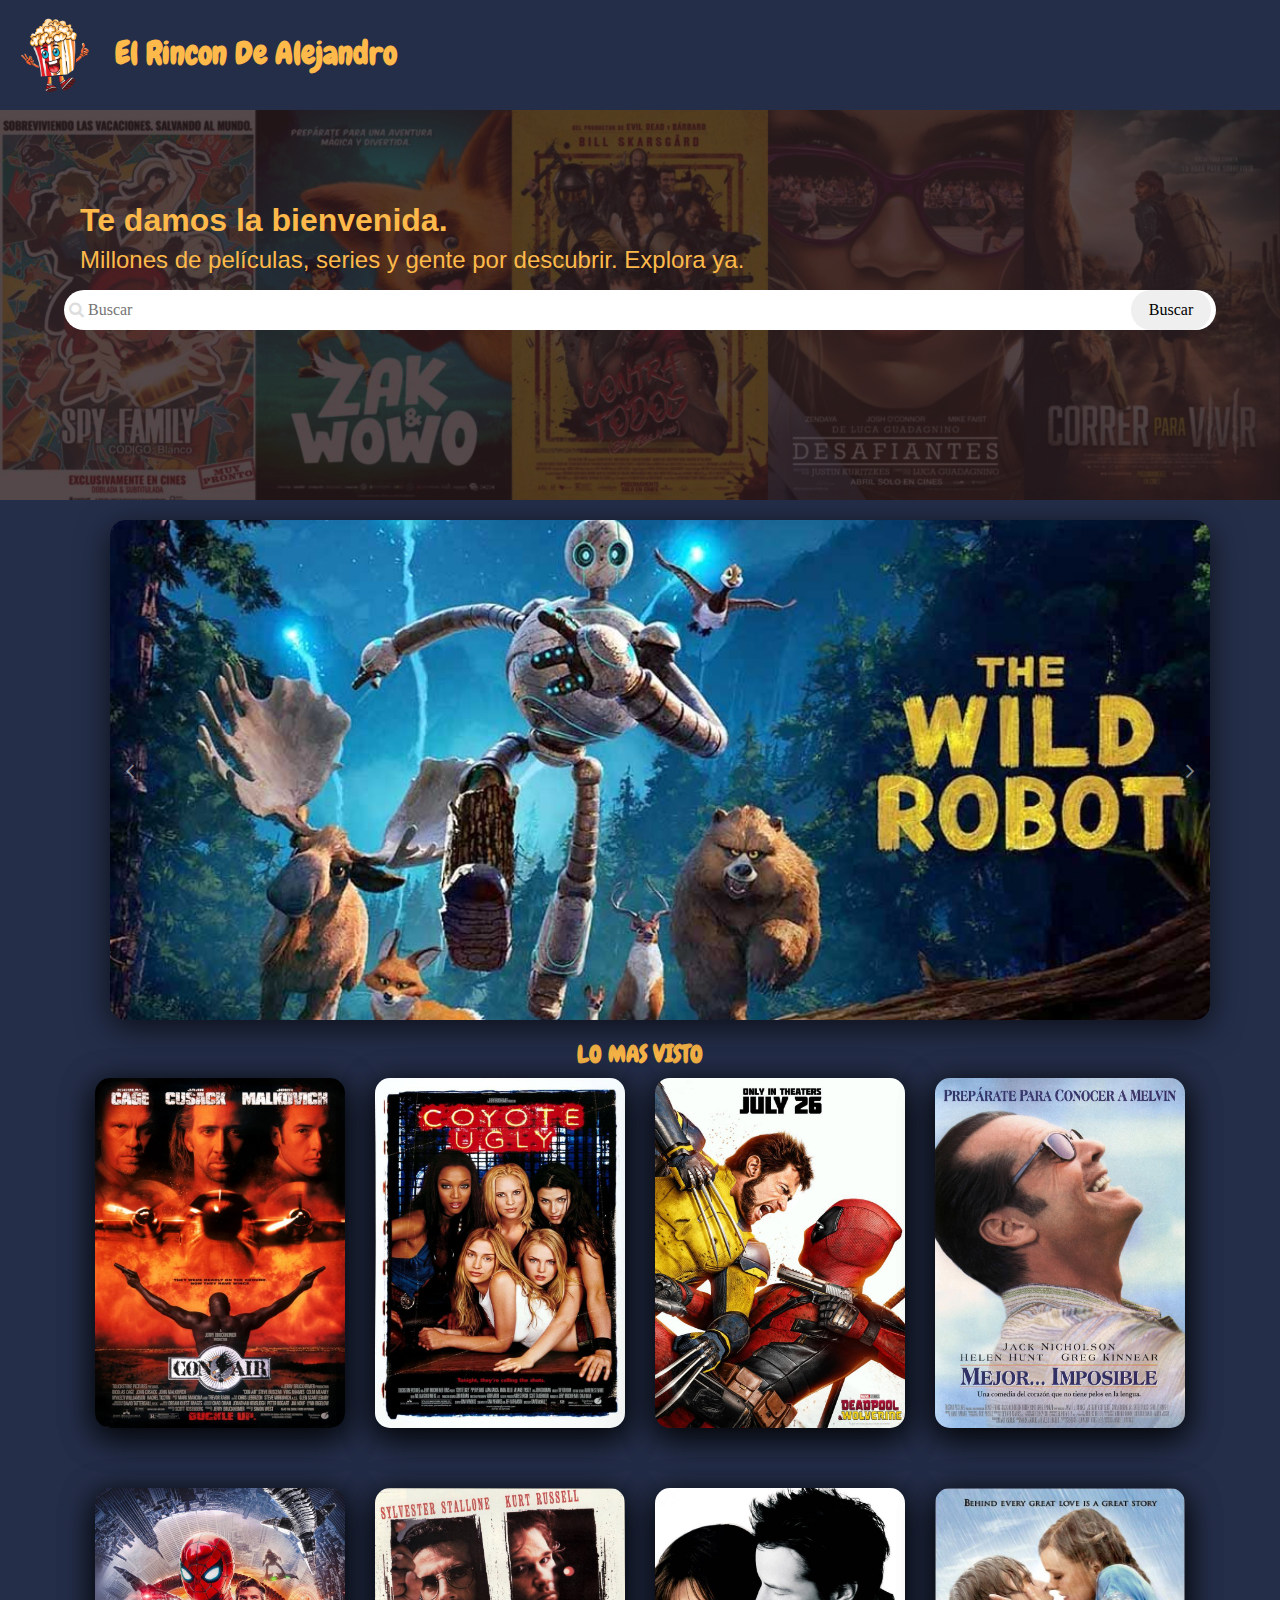
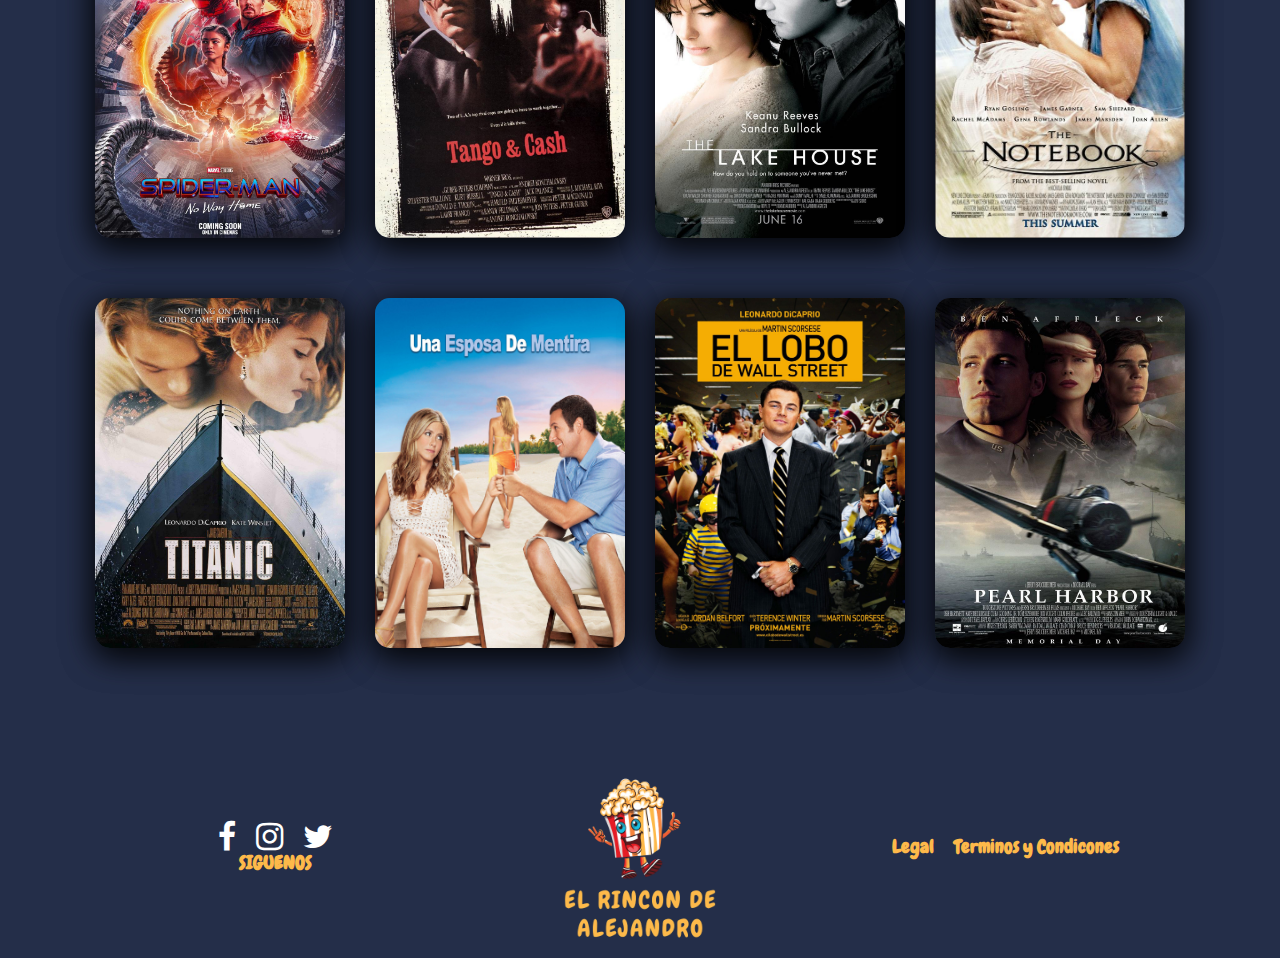
==== index.html @ 97cf5c26 "mi comit" ====
<!DOCTYPE html>
<html lang="en">

<head>
    <meta charset="UTF-8">
    <meta name="viewport" content="width=device-width, initial-scale=1.0">
    <link rel="stylesheet" href="./src/librerias/font-awesome/css/font-awesome.min.css">
    <link rel="stylesheet" href="./src/styles/normalize.css">
    <link rel="stylesheet" href="./src/styles/style.css">
    <link rel="stylesheet" href="./src/styles/fonts.css">
    <title>El Rincon De Alejandro</title>
</head>

<body class="page">
    <header class="nav">
        <div class="nav_container">
            <div class="container_imagen">
                <img src="./src/img/logo-trans.png" alt="logo" class="logo">
                <h1 class="titulo">El Rincon De Alejandro</h1>
            </div>
            <div class="container_enlaces">

            </div>
        </div>
        </div>
    </header>

    <main>
        <section class="section_container">

            <div class="section_banner">
                <div class="section-bienvenida">
                    <h3 class="subtitulo2">Te damos la bienvenida.</h3>
                    <h4 class="subtitulo3">Millones de películas, series y gente por descubrir. Explora ya.</h4>
                </div>
                <div class="section_buscar">
                    <div class="cajabuscar">
                        <form method="get" id="buscarform" class="caja">
                            <i class="fa  fa-search" aria-hidden="true"></i>
                            <input type="text" id="s" value="" placeholder="Buscar" />
                        </form>
                        <button class="btn-buscar">Buscar</button>

                    </div>
                </div>
            </div>

        </section>

        <div class="body_carrusel">
            <div class="container-carousel">
                <div class="carruseles" id="slider">
                    <section class="slider-section">
                        <img src="./src/img/peli-1.jpg">
                    </section>
                    <section class="slider-section">
                        <img src="./src/img/banner-2.jpg">
                    </section>
                    <section class="slider-section">
                        <img src="./src/img/peli-1.jpg">
                </div>
                <div class="btn-left"><i class="fa fa-angle-right fa-flip-horizontal" aria-hidden="true"></i></div>
                <div class="btn-right"><i class="fa fa-angle-right" aria-hidden="true"></i></div>
            </div>
        </div>



        <div class="container_subtitulo">
            <h2 class="subtitulo">LO MAS VISTO</h2>
        </div>

        <div class="secciones">
            <div class="seccion">
                <div class="peli">
                    <div class="peli_individual">
                        <a href="">
                            <img class="peli_logo" src="./src/img/foto-01.jpg" alt="IMG-PELI">
                        </a>
                        <div class="titulo_peli">
                            <p>Convictos en el aire (1997)</p>
                        </div>
                    </div>
                    <div class="peli_individual">
                        <a href="">
                            <img class="peli_logo" src="./src/img/foto-02.jpg" alt="IMG-PELI">
                        </a>
                        <div class="titulo_peli">
                            <p>El bar Coyote (2000)</p>
                        </div>
                    </div>
                    <div class="peli_individual">
                        <a href="">
                            <img class="peli_logo" src="./src/img/foto-03.jpg" alt="IMG-PELI">
                        </a>
                        <div class="titulo_peli">
                            <p>Deadpool & Wolverine (2024)</p>
                        </div>
                    </div>
                    <div class="peli_individual">
                        <a href="">
                            <img class="peli_logo" src="./src/img/foto-04.jpg" alt="IMG-PELI">
                        </a>
                        <div class="titulo_peli">
                            <p>Mejor... imposible (1997)</p>
                        </div>
                    </div>
                    


                </div>
            </div>
            <div class="seccion">
                <div class="peli">
                    <div class="peli_individual">
                        <a href="">
                            <img class="peli_logo" src="./src/img/foto-06.jpg" alt="IMG-PELI">
                        </a>
                        <div class="titulo_peli">
                            <p>Spider-Man: Sin camino a casa (2021)</p>
                        </div>
                    </div>
                    <div class="peli_individual">
                        <a href="">
                            <img class="peli_logo" src="./src/img/foto-07.jpg" alt="IMG-PELI">
                        </a>
                        <div class="titulo_peli">
                            <p>Tango y Cash (1989)</p>
                        </div>
                    </div>
                    <div class="peli_individual">
                        <a href="">
                            <img class="peli_logo" src="./src/img/foto-08.jpg" alt="IMG-PELI">
                        </a>
                        <div class="titulo_peli">
                            <p>La casa del lago (2006)</p>
                        </div>
                    </div>
                    <div class="peli_individual">
                        <a href="">
                            <img class="peli_logo" src="./src/img/foto-09.jpg" alt="IMG-PELI">
                        </a>
                        <div class="titulo_peli">
                            <p>El diario de Noah (2004)</p>
                        </div>
                    </div>
                </div>
            </div>
            <div class="seccion">
                <div class="peli">



                    <div class="peli_individual">
                        <a href="">
                            <img class="peli_logo" src="./src/img/foto-10.jpg" alt="IMG-PELI">
                        </a>
                        <div class="titulo_peli">
                            <p>Titanic (1997)</p>
                        </div>
                    </div>
                    <div class="peli_individual">
                        <a href="">
                            <img class="peli_logo" src="./src/img/peli-5.jpg" alt="IMG-PELI">
                        </a>
                        <div class="titulo_peli">
                            <p>Pearl Harbor (2001)</p>
                        </div>
                    </div>
                    <div class="peli_individual">
                        <a href="">
                            <img class="peli_logo" src="./src/img/peli-4.jpg" alt="IMG-PELI">
                        </a>
                        <div class="titulo_peli">
                            <p>Pearl Harbor (2001)</p>
                        </div>
                    </div>
                    <div class="peli_individual">
                        <a href="">
                            <img class="peli_logo" src="./src/img/foto-05.jpg" alt="IMG-PELI">
                        </a>
                        <div class="titulo_peli">
                            <p>Pearl Harbor (2001)</p>
                        </div>
                    </div>
                </div>
            </div>
        </div>





    </main>
    <footer>
        <div class="container_footer">
            <div class="container-redes">
                <div class="enlaces_redes">
                    <a class="redes" href=""><i class="fa fa-facebook fa-2x" aria-hidden="true"></i></a>
                    <a class="redes" href=""><i class="fa fa-instagram fa-2x" aria-hidden="true"></i></a>
                    <a class="redes" href=""><i class="fa fa-twitter fa-2x" aria-hidden="true"></i></a>
                </div>
                <div>
                    <h3 class="titulo">SIGUENOS</h3>
                </div>
            </div>
            <div class="container_footer-iamgen">
                <img class="img_footer" src="./src/img/logo_footer-trans.png" alt="">
            </div>
            <div class="container_footer-contenido">

                <h3 class="titulo">Legal</h3>
                <h3 class="titulo">Terminos y Condicones </h3>

            </div>

        </div>
    </footer>

    <script src="./src/js/app.js"></script>
</body>

</html>
---- src/styles/style.css ----
*{
    padding: 0;
    margin: 0;
    box-sizing: border-box;
}

.peli {
    width: 200px;
    height: 300px;
}
a {
    text-decoration: none;    
}
h5 {
    font-family: sans-serif;
    font-weight: bold;
    font-size: medium;
    text-align: center;
    color: white;
    margin-top: 10px;
}
.page{
    background-color: #242E49;
}

.nav_container {
    padding: 10px;
    display: flex;
    flex-direction: row;
    justify-content: space-between;
    align-items: center;

}
.container_imagen .container_enlaces{
    width: 100%;
}
.container_imagen {
    display: flex;
    flex-direction: row;
    padding: 5px;
    gap: 20px;
    border-radius: 20px;
    
}
.container_banner-img{
    background-image: url("/src/img/peli-1.jpg");
    background-size: contain;
    border-radius: 20px;
}
.container_enlaces{
    display: flex;
    justify-content: center;
    align-items: center;

}
.section_container {
    width: 100%;
    height: 390px;
    display: flex;
    flex-direction: column;
    background-image: url(/src/img/banner.png);
    background-repeat: no-repeat;

}
.banner-img{
    background-color: #ddd;
}
.section_banner{
    display: flex;
    flex-direction: column;
    margin-top: 90px;
    
}
.section-bienvenida{
    display: flex;
    flex-direction: column;
    padding-left: 80px;
    line-height: 40px;
}

.section_buscar {
    display: flex;
    justify-content: center;
    align-items: center;

}
.cajabuscar {
    width: 90%;
    height: 40px;
    background-color: white;
    margin: 10px;
    border-radius: 90px;
    padding: 5px;
    display: flex;
    justify-content: space-between;
    align-items: center;
}
#s{
    border: none;
    outline: none;
    width: 60%;
    color: #ddd;
    margin-right: 20px;
    
}
.fa-search{
    color: #ddd;
}
.btn-buscar {
    margin-left: 30px;
    border: none;
    height: 40px;
    width: 80px;
    border-radius: 90px;
    cursor: pointer;

}

.logo {
    height: 80px;
    width: 80px;
}


.titulo {
    font-family: "Chewy", serif;
    font-weight: 800;
    color: #fdb94a;
}

main {
    padding: 0;
}
.body_carrusel{
    width: 100%;
    height: 100%;
    display: flex;
    align-items: center;
    justify-content: center;
    margin: 20px;
}
.container_banner {
    height: 100%;
    width: 100%;
    display: flex;
    flex-direction: row;
    justify-content: center;
    align-items: center;
    overflow: hidden;
}
.container-carousel {
    position: relative;
    width: 1100px;
    height: 500px;
    box-shadow: 0 8px 32px 0 rgba(0, 0, 0, 0.66);
    border-radius: 15px;
    overflow: hidden; 
}
.carruseles {
    width: 300%;
    height: 100%;
    display: flex;
}
.slider-section {
    width: calc(100% / 3);
    height: 100%;
}
.slider-section img {
    width: 100%;
    height: 100%;
    object-fit: cover;
    border-radius: 15px;
}
.btn-left,
.btn-right {
    display: flex;
    position: absolute;
    top: 50%;
    font-size: 1.5rem;
    background-color: transparent;
    border-radius: 50%;
    padding: 5px;
    font-weight: 600;
    cursor: pointer;
    color: #ffffff81;
    transform: translate(0,-50%);
    transition: .5s ease;
    user-select: none;
}
.btn-left:hover,
.btn-right:hover {
    background-color: #333333d4;
    color: #fff;
}
.btn-left {
    left: 10px;
}
.btn-right {
    right: 10px;
}
.container_subtitulo {
    width: 100%;
    text-align: center;
}
.subtitulo {
    font-family:  "Chewy",sans-serif;
    font-weight: bold;
    color: #fdb94a;
}
.subtitulo2 {
    font-family:  sans-serif;
    font-weight: bold;
    font-size:xx-large;
    color: #fdb94a;
}
.subtitulo3 {
    font-family:  sans-serif;
    font-weight: 400;
    font-size: x-large;
    color: #fdb94a;
}

.secciones {
    display: flex;
    flex-direction: column;
    margin-bottom: 50px;
    justify-content: center;
    align-items: center;
}
.seccion {
    display: flex;
    flex-direction: column;
    margin-top: 10px;
    margin-bottom: 100px;
}
.titulo_secciones {
    font-family: "Arimo", sans-serif;
    font-weight: bold;
    color: #fdb94a;
    margin-left: 50px;
}
.peli {
    display: flex;
    flex-direction: row;
    justify-content: center;
    gap: 30px;

    
}

.peli_individual{
    position: relative;
    width: 250px;
    height: 350px;
    box-shadow: 0 8px 32px 0 rgba(0, 0, 0, 0.66);
    border-radius: 15px;
}
.peli_individual img{

    box-shadow: 0 8px 32px 0 rgba(0, 0, 0, 0.66);
    border-radius: 15px;
}
.titulo_peli{

    text-align: center;
    position: relative;
    bottom: 180px;
    color: white; 
    font-size: 16px; 
    font-family:'Franklin Gothic Medium', 'Arial Narrow', Arial, sans-serif;
    opacity: 0; 
    transition: opacity 0.2s ease-in;
}
.peli_logo{

    width: 250px;
    height: 350px;
}
.peli_logo:hover{
    opacity: 30%;
    transition: all 0.2s ease-in;
}
.peli_individual:hover .titulo_peli { 
    opacity: 1;
    pointer-events: none;
}


.container_footer {
    display: flex;
    justify-content: space-between;
    align-items: center;
    margin: 10px;
}
.container-redes{
    display: flex;
    flex-direction: column;
    justify-content: center;
    align-items: center;
    
    width: 100%;
}
.enlaces_redes{
    display: flex;
    justify-content: center;
    align-items: center;
    gap: 20px;

}
.redes{
    color: white;
}
.container_footer-iamgen{
    display: flex;
    justify-content: center;
    align-items: center;
}
.img_footer {
    width: 200px;
    height: 200px;
}
.container_footer-contenido{
    display: flex;
    justify-content: center;
    align-items: center;
    gap: 20px;
    width: 100%;
}
.peli_contain {
    display: flex;
    flex-direction: row;
}
.info-img{
    width: 100%;
    display: flex;
    justify-content: center;
    align-items: center;
}
.info-text{
    width: 100%;
}
.peli-contaim_img img{
    width: 320px;
    height: 500px;
    box-shadow: 0 8px 32px 0 rgba(0, 0, 0, 0.66);
    border-radius: 15px;
    object-fit: cover;
}
---- src/styles/fonts.css ----
@font-face {
    font-family: 'Arimo';
    src: url('../librerias//fonts/Arimo/Arimo-Italic-VariableFont_wght.ttf') format('truetype'),
         url('../librerias/fonts/Arimo/Arimo-VariableFont_wght.ttf') format('truetype');
    font-weight: normal;
    font-style: normal;
}

@font-face {
    font-family: 'Chewy';
    src: url('../librerias/fonts/Chewy/Chewy-Regular.ttf') format('truetype');
    font-weight: normal;
    font-style: normal;
}
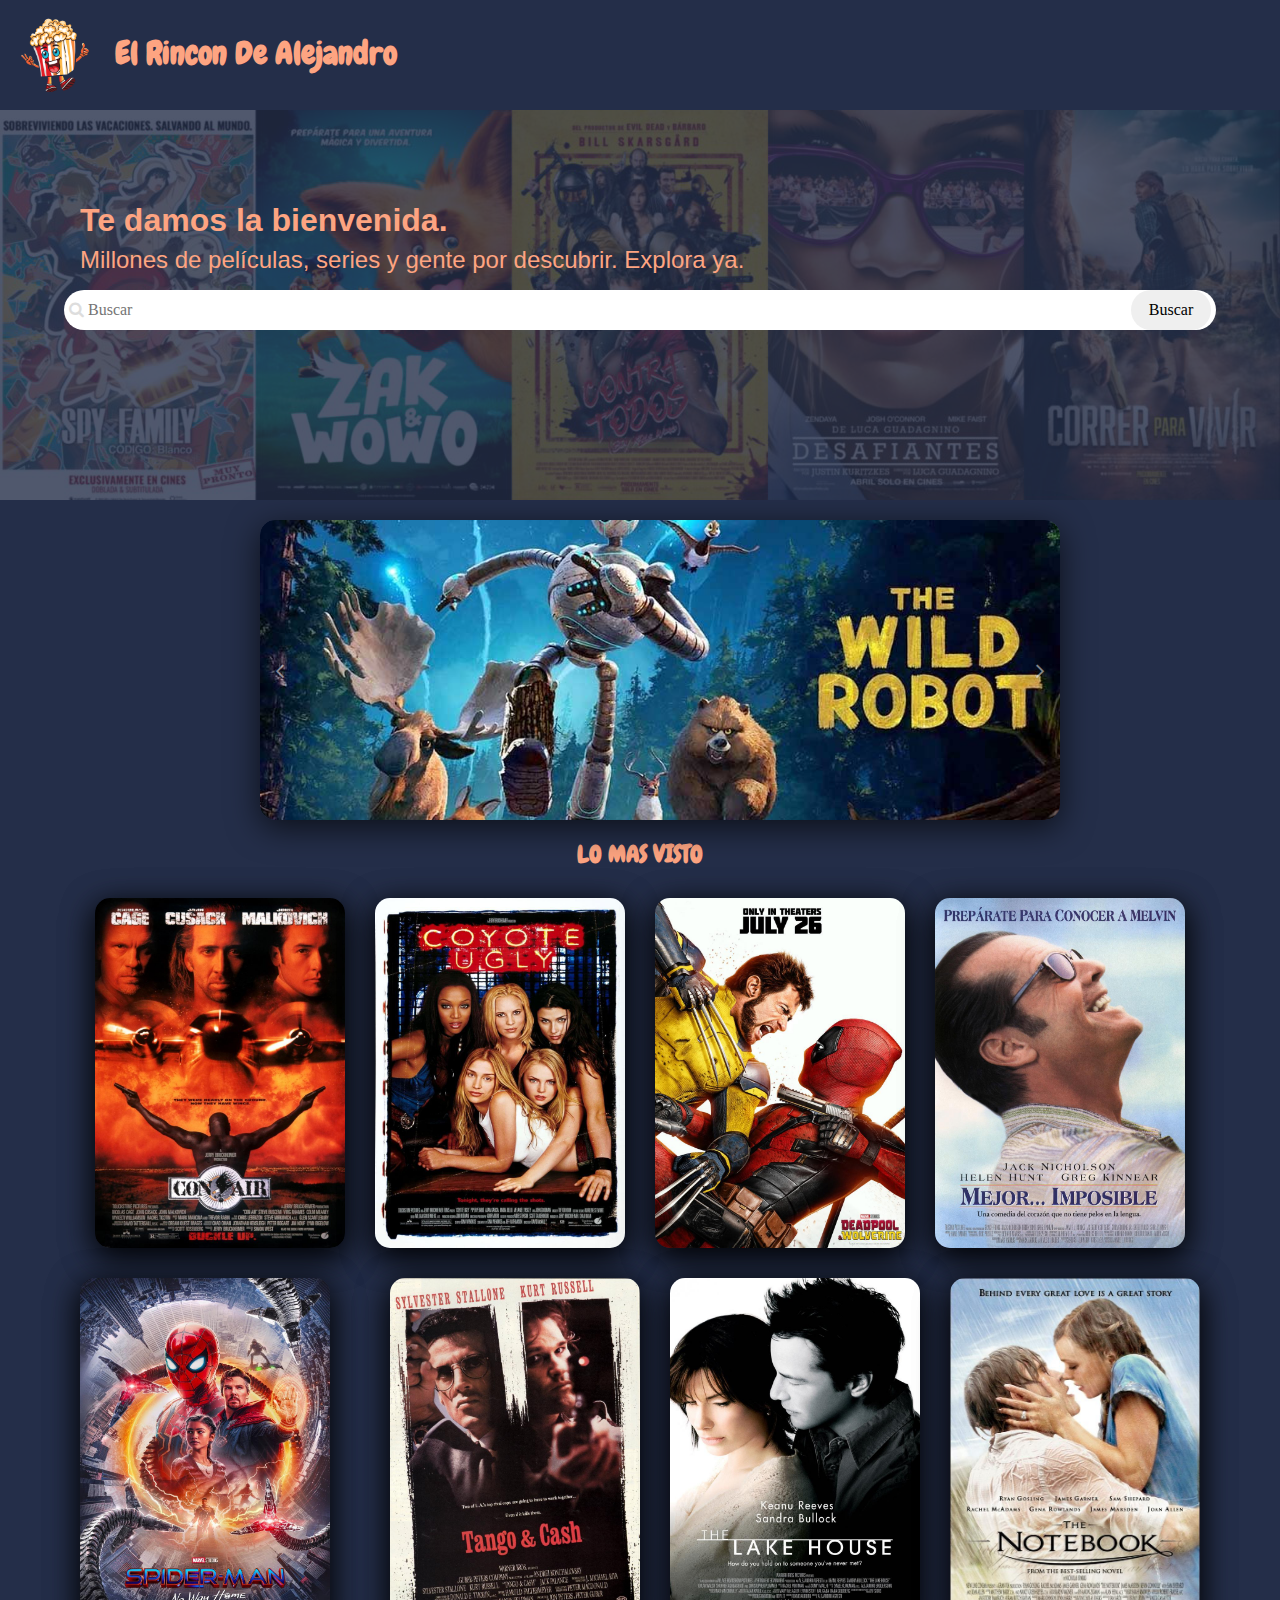
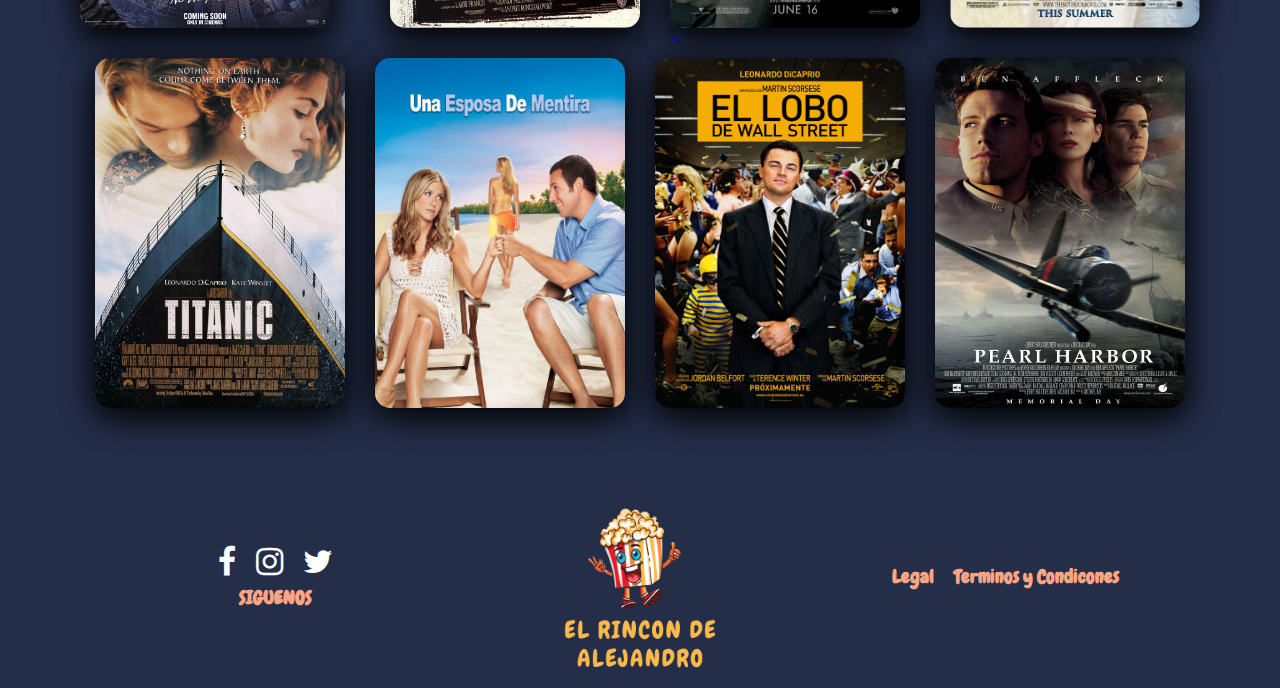
==== commit 50f5895a: "pelicula section" ====
--- a/index.html
+++ b/index.html
@@ -74,38 +74,38 @@
             <div class="seccion">
                 <div class="peli">
                     <div class="peli_individual">
-                        <a href="">
+                        <a href="./src/Pages/pelicula.html">
                             <img class="peli_logo" src="./src/img/foto-01.jpg" alt="IMG-PELI">
-                        </a>
-                        <div class="titulo_peli">
-                            <p>Convictos en el aire (1997)</p>
-                        </div>
-                    </div>
-                    <div class="peli_individual">
-                        <a href="">
+                            <div class="titulo_peli">
+                                <p>Convictos en el aire (1997)</p>
+                            </div>
+                        </a>
+                    </div>
+                    <div class="peli_individual">
+                        <a href="./src/Pages/pelicula.html">
                             <img class="peli_logo" src="./src/img/foto-02.jpg" alt="IMG-PELI">
-                        </a>
-                        <div class="titulo_peli">
-                            <p>El bar Coyote (2000)</p>
-                        </div>
-                    </div>
-                    <div class="peli_individual">
-                        <a href="">
+                            <div class="titulo_peli">
+                                <p>El bar Coyote (2000)</p>
+                            </div>
+                        </a>
+                    </div>
+                    <div class="peli_individual">
+                        <a href="./src/Pages/pelicula.html">
                             <img class="peli_logo" src="./src/img/foto-03.jpg" alt="IMG-PELI">
-                        </a>
-                        <div class="titulo_peli">
-                            <p>Deadpool & Wolverine (2024)</p>
-                        </div>
-                    </div>
-                    <div class="peli_individual">
-                        <a href="">
+                            <div class="titulo_peli">
+                                <p>Deadpool & Wolverine (2024)</p>
+                            </div>
+                        </a>
+                    </div>
+                    <div class="peli_individual">
+                        <a href="./src/Pages/pelicula.html">
                             <img class="peli_logo" src="./src/img/foto-04.jpg" alt="IMG-PELI">
-                        </a>
-                        <div class="titulo_peli">
-                            <p>Mejor... imposible (1997)</p>
-                        </div>
-                    </div>
-                    
+                            <div class="titulo_peli">
+                                <p>Mejor... imposible (1997)</p>
+                            </div>
+                        </a>
+                    </div>
+
 
 
                 </div>
@@ -113,36 +113,35 @@
             <div class="seccion">
                 <div class="peli">
                     <div class="peli_individual">
-                        <a href="">
+                        <a href="./src/Pages/pelicula.html">
                             <img class="peli_logo" src="./src/img/foto-06.jpg" alt="IMG-PELI">
-                        </a>
-                        <div class="titulo_peli">
-                            <p>Spider-Man: Sin camino a casa (2021)</p>
-                        </div>
-                    </div>
-                    <div class="peli_individual">
-                        <a href="">
+                            <div class="titulo_peli">
+                                <p>Spider-Man: Sin camino a casa (2021)</p>
+                            </div>
+                    </div>
+                    <div class="peli_individual">
+                        <a href="./src/Pages/pelicula.html">
                             <img class="peli_logo" src="./src/img/foto-07.jpg" alt="IMG-PELI">
-                        </a>
-                        <div class="titulo_peli">
-                            <p>Tango y Cash (1989)</p>
-                        </div>
-                    </div>
-                    <div class="peli_individual">
-                        <a href="">
-                            <img class="peli_logo" src="./src/img/foto-08.jpg" alt="IMG-PELI">
-                        </a>
-                        <div class="titulo_peli">
-                            <p>La casa del lago (2006)</p>
-                        </div>
-                    </div>
-                    <div class="peli_individual">
-                        <a href="">
+                            <div class="titulo_peli">
+                                <p>Tango y Cash (1989)</p>
+                            </div>
+                        </a>
+                    </div>
+                    <div class="peli_individual">
+                        <a href="./src/Pages/pelicula.html">
+                            <img class="peli_logo" src="./src/img/foto-08.jpg" alt="IMG-PELI">=
+                            <div class="titulo_peli">
+                                <p>La casa del lago (2006)</p>
+                            </div>
+                        </a>
+                    </div>
+                    <div class="peli_individual">
+                        <a href="./src/Pages/pelicula.html">
                             <img class="peli_logo" src="./src/img/foto-09.jpg" alt="IMG-PELI">
-                        </a>
-                        <div class="titulo_peli">
-                            <p>El diario de Noah (2004)</p>
-                        </div>
+                            <div class="titulo_peli">
+                                <p>El diario de Noah (2004)</p>
+                            </div>
+                        </a>
                     </div>
                 </div>
             </div>
@@ -152,36 +151,37 @@
 
 
                     <div class="peli_individual">
-                        <a href="">
+                        <a href="./src/Pages/pelicula.html">
                             <img class="peli_logo" src="./src/img/foto-10.jpg" alt="IMG-PELI">
-                        </a>
-                        <div class="titulo_peli">
-                            <p>Titanic (1997)</p>
-                        </div>
-                    </div>
-                    <div class="peli_individual">
-                        <a href="">
+                            <div class="titulo_peli">
+                                <p>Titanic (1997)</p>
+                            </div>
+                        </a>
+                    </div>
+                    <div class="peli_individual">
+                        <a href="./src/Pages/pelicula.html">
                             <img class="peli_logo" src="./src/img/peli-5.jpg" alt="IMG-PELI">
-                        </a>
-                        <div class="titulo_peli">
-                            <p>Pearl Harbor (2001)</p>
-                        </div>
-                    </div>
-                    <div class="peli_individual">
-                        <a href="">
+                            <div class="titulo_peli">
+                                <p>Pearl Harbor (2001)</p>
+                            </div>
+                        </a>
+                    </div>
+                    <div class="peli_individual">
+                        <a href="./src/Pages/pelicula.html">
                             <img class="peli_logo" src="./src/img/peli-4.jpg" alt="IMG-PELI">
-                        </a>
-                        <div class="titulo_peli">
-                            <p>Pearl Harbor (2001)</p>
-                        </div>
-                    </div>
-                    <div class="peli_individual">
-                        <a href="">
+                            <div class="titulo_peli">
+                                <p>Pearl Harbor (2001)</p>
+                            </div>
+                        </a>
+                    </div>
+                    <div class="peli_individual">
+                        <a href="./src/Pages/pelicula.html">
                             <img class="peli_logo" src="./src/img/foto-05.jpg" alt="IMG-PELI">
-                        </a>
-                        <div class="titulo_peli">
-                            <p>Pearl Harbor (2001)</p>
-                        </div>
+
+                            <div class="titulo_peli">
+                                <p>Pearl Harbor (2001)</p>
+                            </div>
+                        </a>
                     </div>
                 </div>
             </div>
@@ -196,9 +196,12 @@
         <div class="container_footer">
             <div class="container-redes">
                 <div class="enlaces_redes">
-                    <a class="redes" href=""><i class="fa fa-facebook fa-2x" aria-hidden="true"></i></a>
-                    <a class="redes" href=""><i class="fa fa-instagram fa-2x" aria-hidden="true"></i></a>
-                    <a class="redes" href=""><i class="fa fa-twitter fa-2x" aria-hidden="true"></i></a>
+                    <a class="redes" href="./src/Pages/pelicula.html"><i class="fa fa-facebook fa-2x"
+                            aria-hidden="true"></i></a>
+                    <a class="redes" href="./src/Pages/pelicula.html"><i class="fa fa-instagram fa-2x"
+                            aria-hidden="true"></i></a>
+                    <a class="redes" href="./src/Pages/pelicula.html"><i class="fa fa-twitter fa-2x"
+                            aria-hidden="true"></i></a>
                 </div>
                 <div>
                     <h3 class="titulo">SIGUENOS</h3>
--- a/src/styles/style.css
+++ b/src/styles/style.css
@@ -1,4 +1,4 @@
-*{
+* {
     padding: 0;
     margin: 0;
     box-sizing: border-box;
@@ -8,9 +8,11 @@
     width: 200px;
     height: 300px;
 }
+
 a {
-    text-decoration: none;    
-}
+    text-decoration: none;
+}
+
 h5 {
     font-family: sans-serif;
     font-weight: bold;
@@ -19,7 +21,8 @@
     color: white;
     margin-top: 10px;
 }
-.page{
+
+.page {
     background-color: #242E49;
 }
 
@@ -31,47 +34,55 @@
     align-items: center;
 
 }
-.container_imagen .container_enlaces{
-    width: 100%;
-}
+
+.container_imagen .container_enlaces {
+    width: 100%;
+}
+
 .container_imagen {
     display: flex;
     flex-direction: row;
     padding: 5px;
     gap: 20px;
     border-radius: 20px;
-    
-}
-.container_banner-img{
+
+}
+
+.container_banner-img {
     background-image: url("/src/img/peli-1.jpg");
     background-size: contain;
     border-radius: 20px;
 }
-.container_enlaces{
-    display: flex;
-    justify-content: center;
-    align-items: center;
-
-}
+
+.container_enlaces {
+    display: flex;
+    justify-content: center;
+    align-items: center;
+
+}
+
 .section_container {
     width: 100%;
     height: 390px;
     display: flex;
     flex-direction: column;
-    background-image: url(/src/img/banner.png);
+    background-image: url(/src/img/banner-blue.png);
     background-repeat: no-repeat;
 
 }
-.banner-img{
+
+.banner-img {
     background-color: #ddd;
 }
-.section_banner{
+
+.section_banner {
     display: flex;
     flex-direction: column;
     margin-top: 90px;
-    
-}
-.section-bienvenida{
+
+}
+
+.section-bienvenida {
     display: flex;
     flex-direction: column;
     padding-left: 80px;
@@ -84,6 +95,7 @@
     align-items: center;
 
 }
+
 .cajabuscar {
     width: 90%;
     height: 40px;
@@ -95,17 +107,20 @@
     justify-content: space-between;
     align-items: center;
 }
-#s{
+
+#s {
     border: none;
     outline: none;
     width: 60%;
     color: #ddd;
     margin-right: 20px;
-    
-}
-.fa-search{
+
+}
+
+.fa-search {
     color: #ddd;
 }
+
 .btn-buscar {
     margin-left: 30px;
     border: none;
@@ -125,13 +140,14 @@
 .titulo {
     font-family: "Chewy", serif;
     font-weight: 800;
-    color: #fdb94a;
+    color: #fda481;
 }
 
 main {
     padding: 0;
 }
-.body_carrusel{
+
+.body_carrusel {
     width: 100%;
     height: 100%;
     display: flex;
@@ -139,6 +155,7 @@
     justify-content: center;
     margin: 20px;
 }
+
 .container_banner {
     height: 100%;
     width: 100%;
@@ -148,29 +165,34 @@
     align-items: center;
     overflow: hidden;
 }
+
 .container-carousel {
     position: relative;
-    width: 1100px;
-    height: 500px;
+    width: 800px;
+    height: 300px;
     box-shadow: 0 8px 32px 0 rgba(0, 0, 0, 0.66);
     border-radius: 15px;
-    overflow: hidden; 
-}
+    overflow: hidden;
+}
+
 .carruseles {
     width: 300%;
     height: 100%;
     display: flex;
 }
+
 .slider-section {
     width: calc(100% / 3);
     height: 100%;
 }
+
 .slider-section img {
     width: 100%;
     height: 100%;
     object-fit: cover;
     border-radius: 15px;
 }
+
 .btn-left,
 .btn-right {
     display: flex;
@@ -183,41 +205,50 @@
     font-weight: 600;
     cursor: pointer;
     color: #ffffff81;
-    transform: translate(0,-50%);
+    transform: translate(0, -50%);
     transition: .5s ease;
     user-select: none;
 }
+
 .btn-left:hover,
 .btn-right:hover {
     background-color: #333333d4;
     color: #fff;
 }
+
 .btn-left {
     left: 10px;
 }
+
 .btn-right {
     right: 10px;
 }
+
 .container_subtitulo {
     width: 100%;
     text-align: center;
 }
+
 .subtitulo {
-    font-family:  "Chewy",sans-serif;
+    font-family: "Chewy", sans-serif;
     font-weight: bold;
-    color: #fdb94a;
-}
+    color: #fda481;
+    margin-top: 20px;
+    margin-bottom: 20px;
+}
+
 .subtitulo2 {
-    font-family:  sans-serif;
+    font-family: sans-serif;
     font-weight: bold;
-    font-size:xx-large;
-    color: #fdb94a;
-}
+    font-size: xx-large;
+    color: #fda481;
+}
+
 .subtitulo3 {
-    font-family:  sans-serif;
+    font-family: sans-serif;
     font-weight: 400;
     font-size: x-large;
-    color: #fdb94a;
+    color: #fda481;
 }
 
 .secciones {
@@ -227,60 +258,70 @@
     justify-content: center;
     align-items: center;
 }
+
 .seccion {
     display: flex;
     flex-direction: column;
     margin-top: 10px;
-    margin-bottom: 100px;
-}
+    margin-bottom: 20px;
+}
+
 .titulo_secciones {
     font-family: "Arimo", sans-serif;
     font-weight: bold;
-    color: #fdb94a;
-    margin-left: 50px;
-}
+    color: #fda481;
+
+}
+
 .peli {
+    width: 100%;
+    height: 100%;
     display: flex;
     flex-direction: row;
     justify-content: center;
     gap: 30px;
 
-    
-}
-
-.peli_individual{
+
+}
+
+.peli_individual {
     position: relative;
     width: 250px;
     height: 350px;
     box-shadow: 0 8px 32px 0 rgba(0, 0, 0, 0.66);
     border-radius: 15px;
 }
-.peli_individual img{
+
+.peli_individual img {
 
     box-shadow: 0 8px 32px 0 rgba(0, 0, 0, 0.66);
     border-radius: 15px;
 }
-.titulo_peli{
+
+.titulo_peli {
 
     text-align: center;
     position: relative;
     bottom: 180px;
-    color: white; 
-    font-size: 16px; 
-    font-family:'Franklin Gothic Medium', 'Arial Narrow', Arial, sans-serif;
-    opacity: 0; 
+    color: white;
+    font-size: 16px;
+    font-family: 'Franklin Gothic Medium', 'Arial Narrow', Arial, sans-serif;
+    opacity: 0;
     transition: opacity 0.2s ease-in;
 }
-.peli_logo{
+
+.peli_logo {
 
     width: 250px;
     height: 350px;
 }
-.peli_logo:hover{
+
+.peli_logo:hover {
     opacity: 30%;
     transition: all 0.2s ease-in;
 }
-.peli_individual:hover .titulo_peli { 
+
+.peli_individual:hover .titulo_peli {
     opacity: 1;
     pointer-events: none;
 }
@@ -292,54 +333,77 @@
     align-items: center;
     margin: 10px;
 }
-.container-redes{
-    display: flex;
-    flex-direction: column;
-    justify-content: center;
-    align-items: center;
-    
-    width: 100%;
-}
-.enlaces_redes{
+
+.container-redes {
+    display: flex;
+    flex-direction: column;
+    justify-content: center;
+    align-items: center;
+
+    width: 100%;
+}
+
+.enlaces_redes {
     display: flex;
     justify-content: center;
     align-items: center;
     gap: 20px;
 
-}
-.redes{
+
+}
+
+.redes {
     color: white;
-}
-.container_footer-iamgen{
-    display: flex;
-    justify-content: center;
-    align-items: center;
-}
+    margin-bottom: 10px;
+}
+
+.container_footer-iamgen {
+    display: flex;
+    justify-content: center;
+    align-items: center;
+}
+
 .img_footer {
     width: 200px;
     height: 200px;
 }
-.container_footer-contenido{
+
+.container_footer-contenido {
     display: flex;
     justify-content: center;
     align-items: center;
     gap: 20px;
     width: 100%;
 }
+
+.section-peliculas {
+    width: 100%;
+    height: 100%;
+    display: flex;
+    justify-content: center;
+    align-items: center;
+}
+
 .peli_contain {
+    width: 70%;
     display: flex;
     flex-direction: row;
 }
-.info-img{
-    width: 100%;
-    display: flex;
-    justify-content: center;
-    align-items: center;
-}
-.info-text{
-    width: 100%;
-}
-.peli-contaim_img img{
+
+.info-img {
+    display: flex;
+    justify-content: center;
+    align-items: center;
+}
+
+.info-text {
+    padding-top: 50px;
+    padding-left: 30px;
+    width: 100%;
+
+}
+
+.peli-contaim_img img {
     width: 320px;
     height: 500px;
     box-shadow: 0 8px 32px 0 rgba(0, 0, 0, 0.66);
@@ -347,3 +411,44 @@
     object-fit: cover;
 }
 
+h2 {
+    font-family: "Chewy";
+    font-weight: bold;
+    margin-bottom: 10px;
+    color: #fda481;
+}
+
+h3 {
+    font-family: Arial, Helvetica, sans-serif;
+    color: #fda481;
+    margin-top: 5;
+}
+
+h3 span {
+    font-family: Arial, Helvetica, sans-serif;
+    color: white;
+    font-weight: 100;
+    margin-top: 5;
+
+}
+
+p {
+    margin-top: 10px;
+    font-family: Arial, Helvetica, sans-serif;
+    color: white;
+}
+
+.section-comentarios {
+    display: flex;
+    justify-content: center;
+    align-items: center;
+    margin-top: 50px;
+}
+.table-comentario {
+    border-style: solid;
+    border-color: white;
+    border-radius: 15px;
+    width: 800px;
+    height: 400px;
+
+}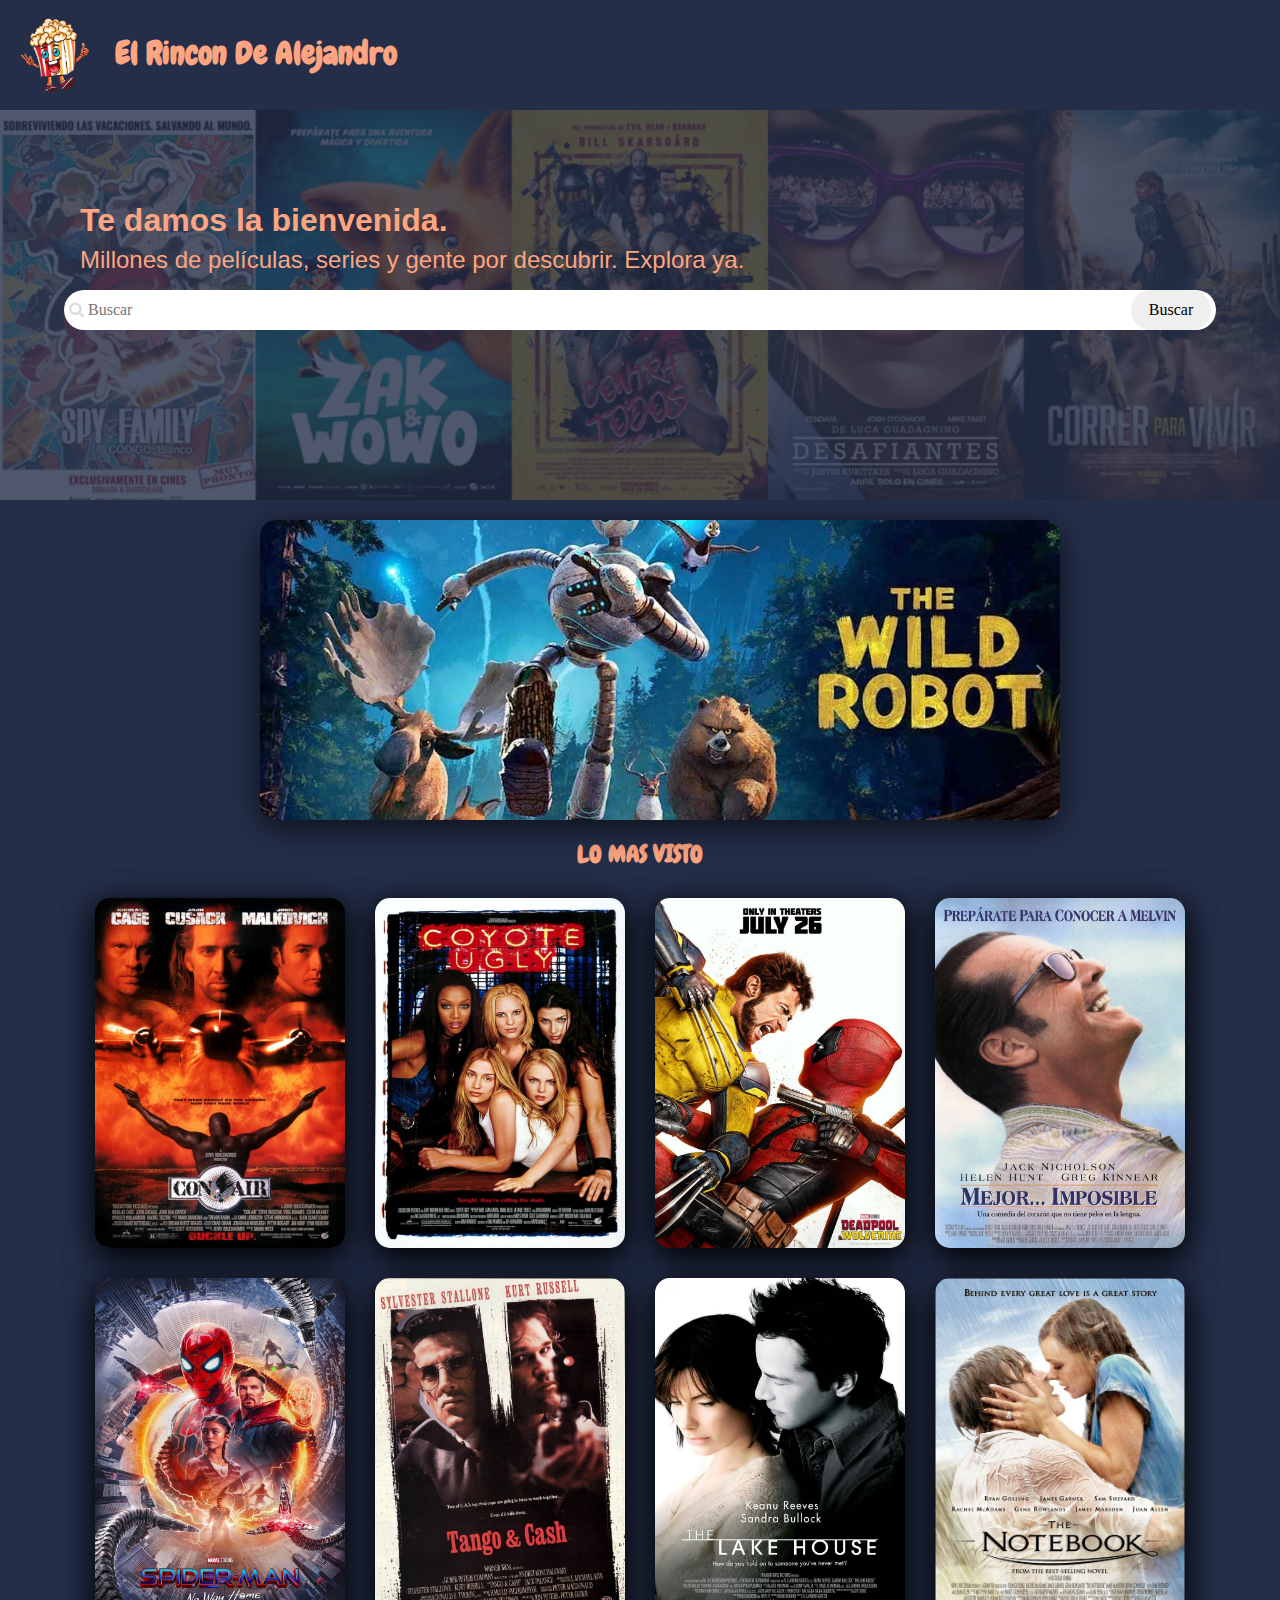
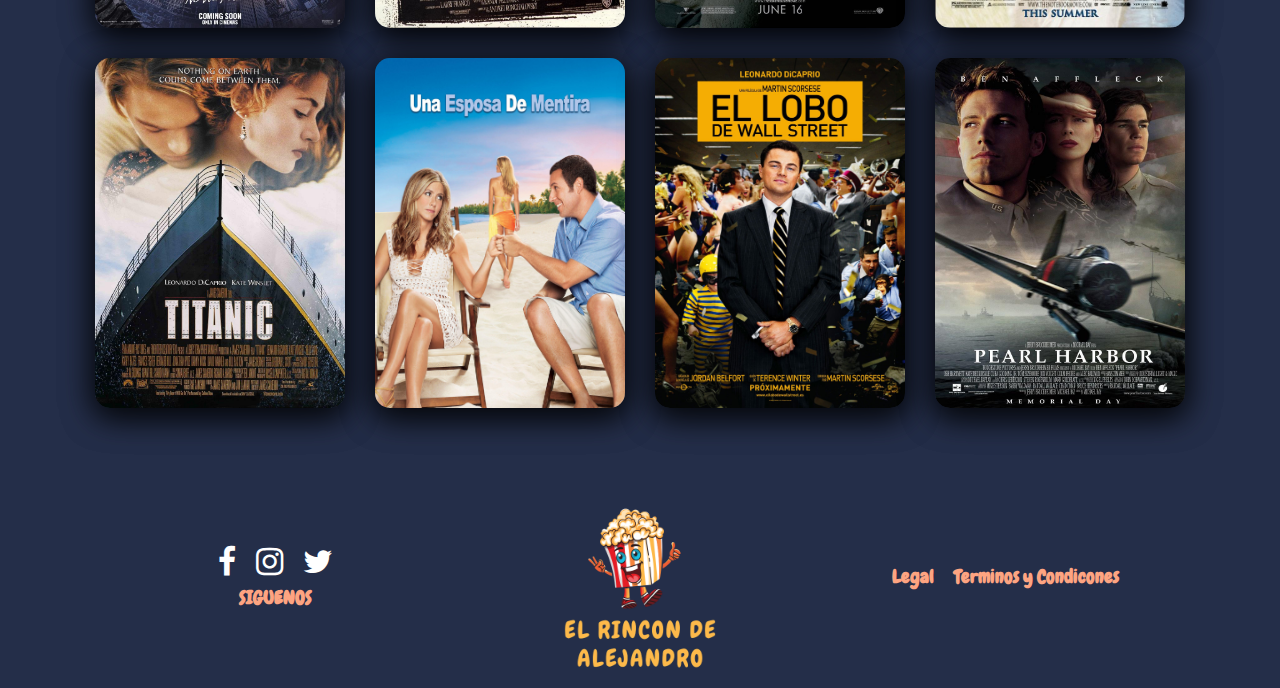
==== commit 5958dcee: "arreglo enlace sin cierre" ====
--- a/index.html
+++ b/index.html
@@ -118,6 +118,7 @@
                             <div class="titulo_peli">
                                 <p>Spider-Man: Sin camino a casa (2021)</p>
                             </div>
+                        </a>
                     </div>
                     <div class="peli_individual">
                         <a href="./src/Pages/pelicula.html">
@@ -129,7 +130,7 @@
                     </div>
                     <div class="peli_individual">
                         <a href="./src/Pages/pelicula.html">
-                            <img class="peli_logo" src="./src/img/foto-08.jpg" alt="IMG-PELI">=
+                            <img class="peli_logo" src="./src/img/foto-08.jpg" alt="IMG-PELI">
                             <div class="titulo_peli">
                                 <p>La casa del lago (2006)</p>
                             </div>
--- a/src/styles/style.css
+++ b/src/styles/style.css
@@ -444,11 +444,48 @@
     align-items: center;
     margin-top: 50px;
 }
+
 .table-comentario {
     border-style: solid;
     border-color: white;
     border-radius: 15px;
     width: 800px;
     height: 400px;
-
+    display: flex;
+    flex-direction: column;
+}
+
+.comentarios-exitente {
+    height: 80%;
+}
+
+.crear-comenterio {
+    height: 20%;
+
+}
+
+.comentario {
+    padding: 20px 30px 20px 30px;
+
+}
+
+.comentario {
+    display: flex;
+    align-items: center;
+    border-bottom: 1px;
+    border-bottom-color: white;
+    border-bottom-style: solid;
+}
+
+.comentario img {
+    width: 40px;
+    height: 40px;
+}
+
+.comentario h4 {
+    padding-left: 50px;
+}
+
+.container-comentario {
+    display: flex;
 }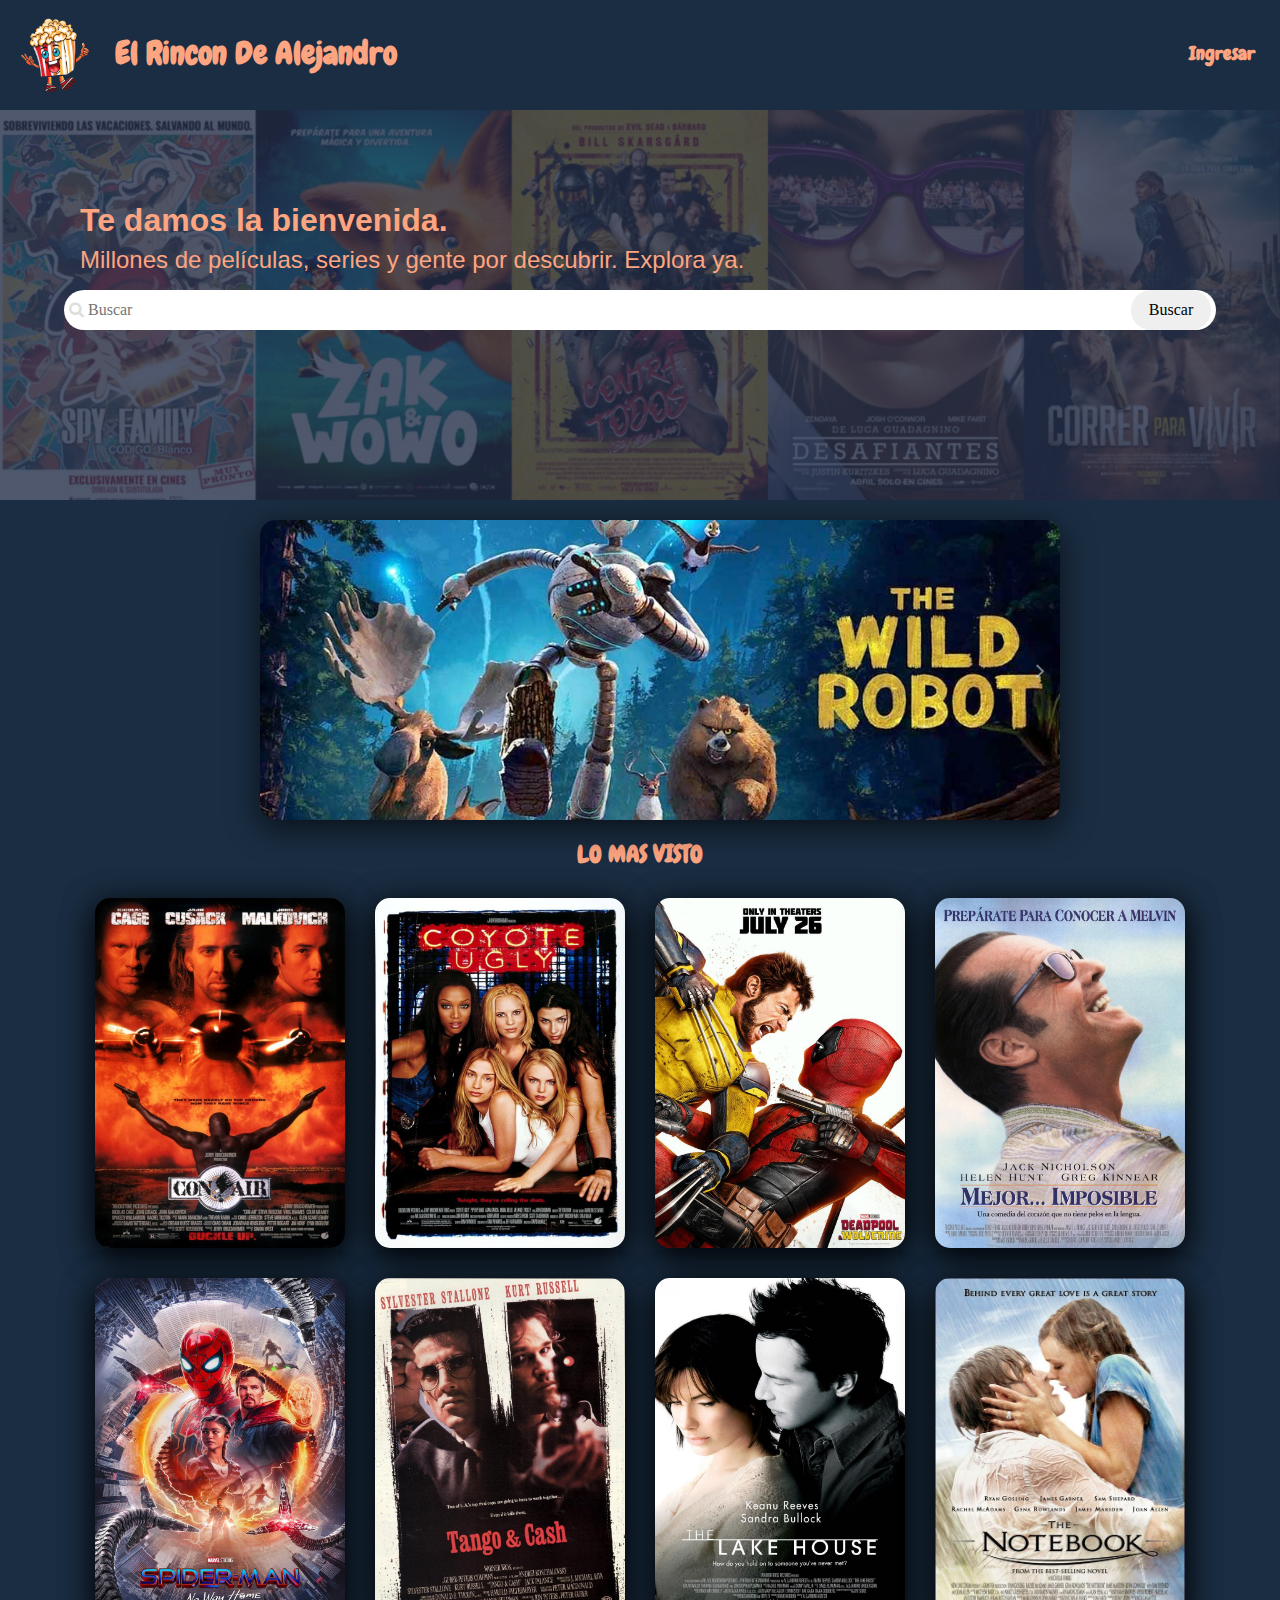
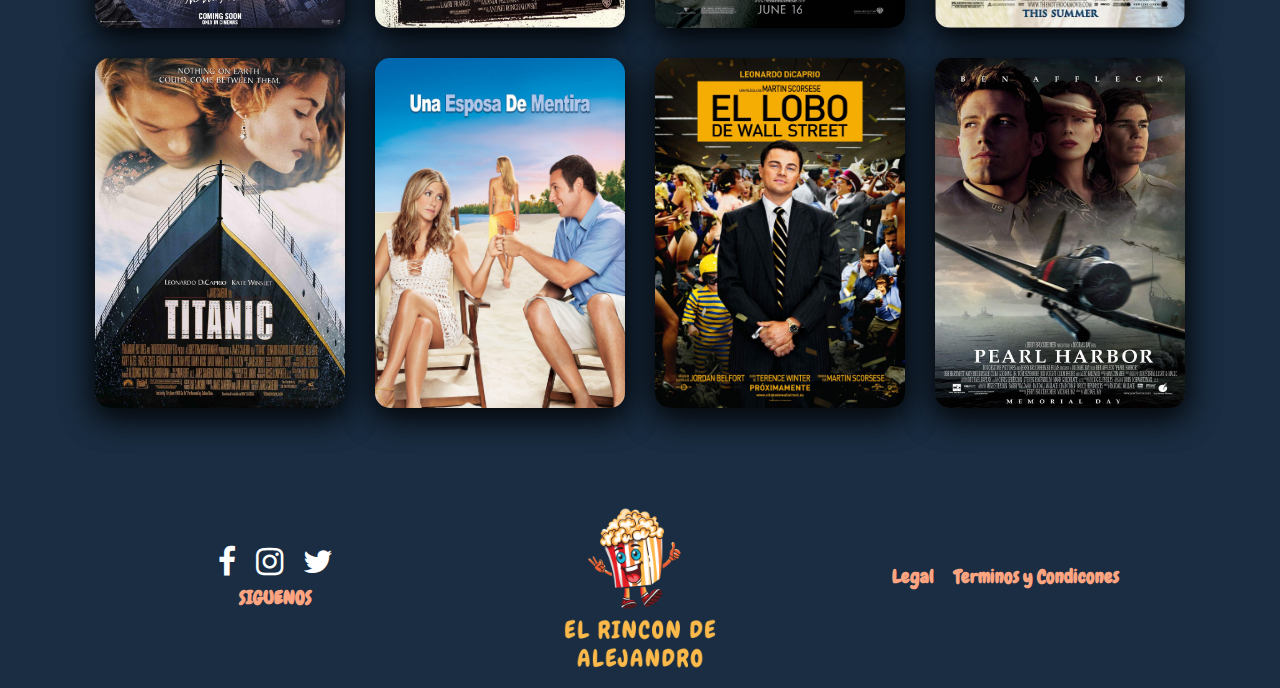
==== commit 7d2e1900: "Boton ingresar" ====
--- a/index.html
+++ b/index.html
@@ -19,7 +19,7 @@
                 <h1 class="titulo">El Rincon De Alejandro</h1>
             </div>
             <div class="container_enlaces">
-
+                <h3 class="titulo"><a href="./src/Pages/login.html">Ingresar</a></h3>
             </div>
         </div>
         </div>
--- a/src/styles/style.css
+++ b/src/styles/style.css
@@ -23,7 +23,7 @@
 }
 
 .page {
-    background-color: #242E49;
+    background-color: #1A2D42;
 }
 
 .nav_container {
@@ -59,6 +59,11 @@
     justify-content: center;
     align-items: center;
 
+}
+
+.container_enlaces a{
+    color: #fda481;
+    margin-right: 15px;
 }
 
 .section_container {
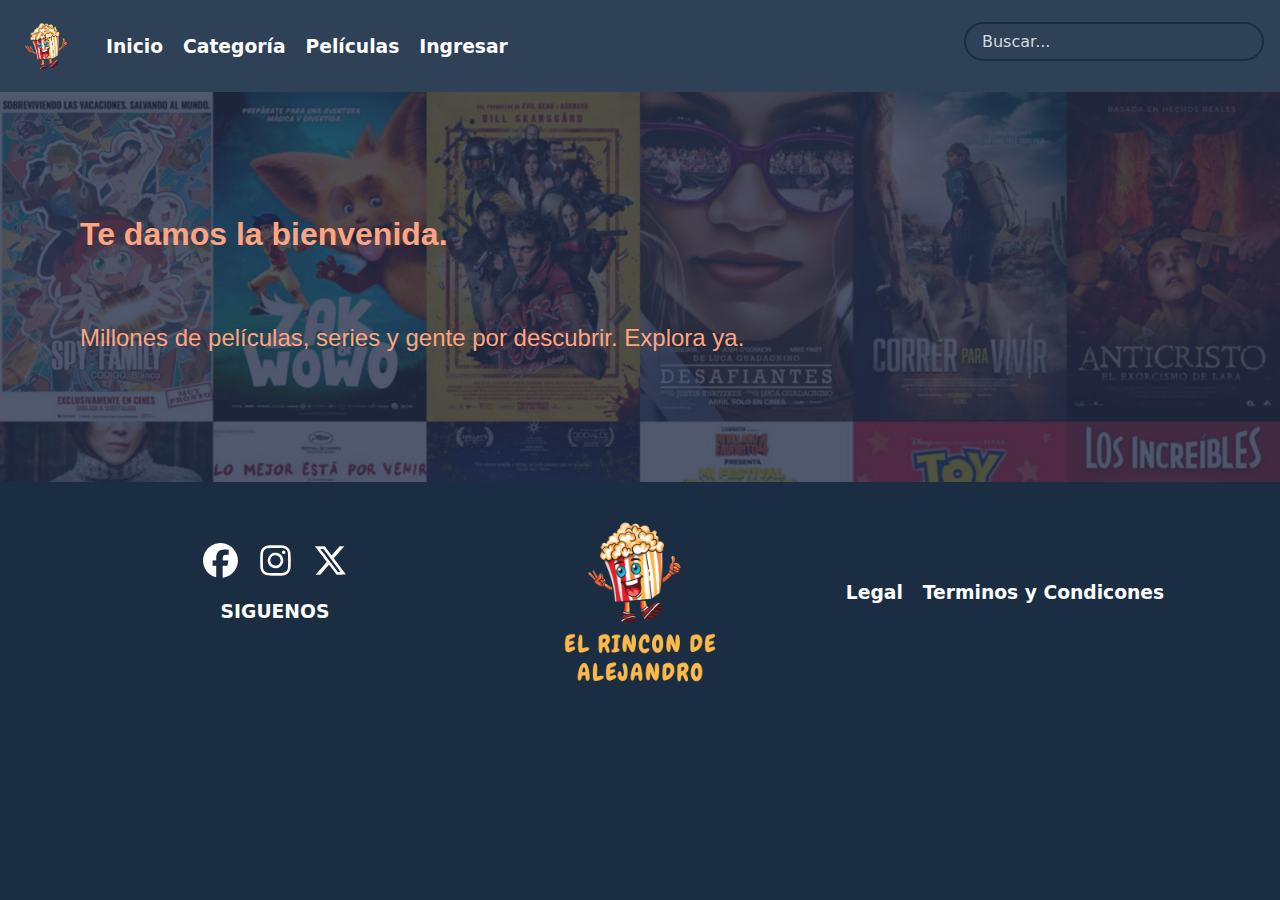
==== commit 02e5c73e: "api conexion" ====
--- a/index.html
+++ b/index.html
@@ -1,211 +1,72 @@
 <!DOCTYPE html>
 <html lang="en">
-
 <head>
     <meta charset="UTF-8">
     <meta name="viewport" content="width=device-width, initial-scale=1.0">
-    <link rel="stylesheet" href="./src/librerias/font-awesome/css/font-awesome.min.css">
-    <link rel="stylesheet" href="./src/styles/normalize.css">
     <link rel="stylesheet" href="./src/styles/style.css">
-    <link rel="stylesheet" href="./src/styles/fonts.css">
-    <title>El Rincon De Alejandro</title>
+    <title>El Rincón De Alejandro</title>
 </head>
-
-<body class="page">
-    <header class="nav">
-        <div class="nav_container">
-            <div class="container_imagen">
-                <img src="./src/img/logo-trans.png" alt="logo" class="logo">
-                <h1 class="titulo">El Rincon De Alejandro</h1>
+<body>
+    <header>
+        <div class="header_container">
+            <div class="nav_container">
+                <div class="container_imagen">
+                    <img src="./src/img/logo-trans.png" alt="logo" class="logo">
+                </div>
+                <div class="container_enlaces">
+                    <a class="enlace" href="index.html">
+                        <h3 class="enlaces">Inicio</h3>
+                    </a>
+                    <a class="enlace" href="./src/Pages/login.html">
+                        <h3 class="enlaces">Categoría</h3>
+                    </a>
+                    <a class="enlace" href="./src/Pages/login.html">
+                        <h3 class="enlaces">Películas</h3>
+                    </a>
+                    <a class="enlace" href="./src/Pages/login.html">
+                        <h3 class="enlaces">Ingresar</h3>
+                    </a>
+                </div>
             </div>
-            <div class="container_enlaces">
-                <h3 class="titulo"><a href="./src/Pages/login.html">Ingresar</a></h3>
+            <div class="buscar_container">
+                <form action="" id="form">
+                    <div class="buscar_elemento">
+                        <input type="text" placeholder="Buscar..." id="buscar" class="buscar" onkeyup="findMovies()";>
+                        <div class="buscar_lista" id="buscar_lista">
+                            
+                        </div>
+                    </div>    
+                </form>
+            </div>
+        </div>    
+    </header>
+    <section class="section_container">
+        <div class="section_banner">
+            <div class="section-bienvenida">
+                <h3 class="subtitulo2">Te damos la bienvenida.</h3>
+                <h4 class="subtitulo3">Millones de películas, series y gente por descubrir. Explora ya.</h4>
             </div>
         </div>
-        </div>
-    </header>
-
-    <main>
-        <section class="section_container">
-
-            <div class="section_banner">
-                <div class="section-bienvenida">
-                    <h3 class="subtitulo2">Te damos la bienvenida.</h3>
-                    <h4 class="subtitulo3">Millones de películas, series y gente por descubrir. Explora ya.</h4>
-                </div>
-                <div class="section_buscar">
-                    <div class="cajabuscar">
-                        <form method="get" id="buscarform" class="caja">
-                            <i class="fa  fa-search" aria-hidden="true"></i>
-                            <input type="text" id="s" value="" placeholder="Buscar" />
-                        </form>
-                        <button class="btn-buscar">Buscar</button>
-
-                    </div>
-                </div>
-            </div>
-
-        </section>
-
-        <div class="body_carrusel">
-            <div class="container-carousel">
-                <div class="carruseles" id="slider">
-                    <section class="slider-section">
-                        <img src="./src/img/peli-1.jpg">
-                    </section>
-                    <section class="slider-section">
-                        <img src="./src/img/banner-2.jpg">
-                    </section>
-                    <section class="slider-section">
-                        <img src="./src/img/peli-1.jpg">
-                </div>
-                <div class="btn-left"><i class="fa fa-angle-right fa-flip-horizontal" aria-hidden="true"></i></div>
-                <div class="btn-right"><i class="fa fa-angle-right" aria-hidden="true"></i></div>
-            </div>
-        </div>
-
-
-
-        <div class="container_subtitulo">
-            <h2 class="subtitulo">LO MAS VISTO</h2>
-        </div>
-
-        <div class="secciones">
-            <div class="seccion">
-                <div class="peli">
-                    <div class="peli_individual">
-                        <a href="./src/Pages/pelicula.html">
-                            <img class="peli_logo" src="./src/img/foto-01.jpg" alt="IMG-PELI">
-                            <div class="titulo_peli">
-                                <p>Convictos en el aire (1997)</p>
-                            </div>
-                        </a>
-                    </div>
-                    <div class="peli_individual">
-                        <a href="./src/Pages/pelicula.html">
-                            <img class="peli_logo" src="./src/img/foto-02.jpg" alt="IMG-PELI">
-                            <div class="titulo_peli">
-                                <p>El bar Coyote (2000)</p>
-                            </div>
-                        </a>
-                    </div>
-                    <div class="peli_individual">
-                        <a href="./src/Pages/pelicula.html">
-                            <img class="peli_logo" src="./src/img/foto-03.jpg" alt="IMG-PELI">
-                            <div class="titulo_peli">
-                                <p>Deadpool & Wolverine (2024)</p>
-                            </div>
-                        </a>
-                    </div>
-                    <div class="peli_individual">
-                        <a href="./src/Pages/pelicula.html">
-                            <img class="peli_logo" src="./src/img/foto-04.jpg" alt="IMG-PELI">
-                            <div class="titulo_peli">
-                                <p>Mejor... imposible (1997)</p>
-                            </div>
-                        </a>
-                    </div>
-
-
-
-                </div>
-            </div>
-            <div class="seccion">
-                <div class="peli">
-                    <div class="peli_individual">
-                        <a href="./src/Pages/pelicula.html">
-                            <img class="peli_logo" src="./src/img/foto-06.jpg" alt="IMG-PELI">
-                            <div class="titulo_peli">
-                                <p>Spider-Man: Sin camino a casa (2021)</p>
-                            </div>
-                        </a>
-                    </div>
-                    <div class="peli_individual">
-                        <a href="./src/Pages/pelicula.html">
-                            <img class="peli_logo" src="./src/img/foto-07.jpg" alt="IMG-PELI">
-                            <div class="titulo_peli">
-                                <p>Tango y Cash (1989)</p>
-                            </div>
-                        </a>
-                    </div>
-                    <div class="peli_individual">
-                        <a href="./src/Pages/pelicula.html">
-                            <img class="peli_logo" src="./src/img/foto-08.jpg" alt="IMG-PELI">
-                            <div class="titulo_peli">
-                                <p>La casa del lago (2006)</p>
-                            </div>
-                        </a>
-                    </div>
-                    <div class="peli_individual">
-                        <a href="./src/Pages/pelicula.html">
-                            <img class="peli_logo" src="./src/img/foto-09.jpg" alt="IMG-PELI">
-                            <div class="titulo_peli">
-                                <p>El diario de Noah (2004)</p>
-                            </div>
-                        </a>
-                    </div>
-                </div>
-            </div>
-            <div class="seccion">
-                <div class="peli">
-
-
-
-                    <div class="peli_individual">
-                        <a href="./src/Pages/pelicula.html">
-                            <img class="peli_logo" src="./src/img/foto-10.jpg" alt="IMG-PELI">
-                            <div class="titulo_peli">
-                                <p>Titanic (1997)</p>
-                            </div>
-                        </a>
-                    </div>
-                    <div class="peli_individual">
-                        <a href="./src/Pages/pelicula.html">
-                            <img class="peli_logo" src="./src/img/peli-5.jpg" alt="IMG-PELI">
-                            <div class="titulo_peli">
-                                <p>Pearl Harbor (2001)</p>
-                            </div>
-                        </a>
-                    </div>
-                    <div class="peli_individual">
-                        <a href="./src/Pages/pelicula.html">
-                            <img class="peli_logo" src="./src/img/peli-4.jpg" alt="IMG-PELI">
-                            <div class="titulo_peli">
-                                <p>Pearl Harbor (2001)</p>
-                            </div>
-                        </a>
-                    </div>
-                    <div class="peli_individual">
-                        <a href="./src/Pages/pelicula.html">
-                            <img class="peli_logo" src="./src/img/foto-05.jpg" alt="IMG-PELI">
-
-                            <div class="titulo_peli">
-                                <p>Pearl Harbor (2001)</p>
-                            </div>
-                        </a>
-                    </div>
-                </div>
-            </div>
-        </div>
-
-
-
-
+    </section>
+    <main id="main">
 
     </main>
     <footer>
         <div class="container_footer">
             <div class="container-redes">
                 <div class="enlaces_redes">
-                    <a class="redes" href="./src/Pages/pelicula.html"><i class="fa fa-facebook fa-2x"
-                            aria-hidden="true"></i></a>
-                    <a class="redes" href="./src/Pages/pelicula.html"><i class="fa fa-instagram fa-2x"
-                            aria-hidden="true"></i></a>
-                    <a class="redes" href="./src/Pages/pelicula.html"><i class="fa fa-twitter fa-2x"
-                            aria-hidden="true"></i></a>
+                    <a class="redes" href="./src/Pages/pelicula.html">
+                        <img src="./src/img/facebook-brands-solid.svg" alt="img_facebook">
+                    </a>
+                    <a class="redes" href="./src/Pages/pelicula.html">
+                        <img src="./src/img/instagram-brands-solid.svg" alt="img_instagram">
+                    </a>
+                    <a class="redes" href="./src/Pages/pelicula.html">
+                        <img src="./src/img/x-twitter-brands-solid.svg" alt="img_twitter">
+                    </a>
                 </div>
                 <div>
-                    <h3 class="titulo">SIGUENOS</h3>
+                    <h3 class="enlaces">SIGUENOS</h3>
                 </div>
             </div>
             <div class="container_footer-iamgen">
@@ -213,15 +74,13 @@
             </div>
             <div class="container_footer-contenido">
 
-                <h3 class="titulo">Legal</h3>
-                <h3 class="titulo">Terminos y Condicones </h3>
+                <h3 class="enlaces">Legal</h3>
+                <h3 class="enlaces">Terminos y Condicones </h3>
 
             </div>
 
         </div>
     </footer>
-
-    <script src="./src/js/app.js"></script>
 </body>
-
+<script src="./src/js/api.js"></script>
 </html>--- a/src/styles/style.css
+++ b/src/styles/style.css
@@ -1,33 +1,39 @@
-* {
-    padding: 0;
+@import url('https://fonts.googleapis.com/css2?family=Poppins:ital,wght@0,100;0,200;0,300;0,400;0,500;0,600;0,700;0,800;0,900;1,100;1,200;1,300;1,400;1,500;1,600;1,700;1,800;1,900&family=Roboto:ital,wght@0,100;0,300;0,400;0,500;0,700;0,900;1,100;1,300;1,400;1,500;1,700;1,900&display=swap');
+
+*{
+    box-sizing: border-box;
+}
+
+:root{
+    --primer-color: #1A2D42;
+    --segundo-color: #2E4156;
+    --tercer-color: #AAB7B7;
+    --cuarto-color: #C0C8CA;
+    --quinto-color: #D4D8DD;
+    --sexto-color: #fff;
+    --septimo-color: #eee;
+}
+
+body{
+    background-color: var(--primer-color);
+    font-family: system-ui, -apple-system, BlinkMacSystemFont, 'Segoe UI', Roboto, Oxygen, Ubuntu, Cantarell, 'Open Sans', 'Helvetica Neue', sans-serif;
     margin: 0;
-    box-sizing: border-box;
-}
-
-.peli {
-    width: 200px;
-    height: 300px;
-}
-
-a {
-    text-decoration: none;
-}
-
-h5 {
-    font-family: sans-serif;
-    font-weight: bold;
-    font-size: medium;
-    text-align: center;
-    color: white;
-    margin-top: 10px;
-}
-
-.page {
-    background-color: #1A2D42;
-}
-
-.nav_container {
-    padding: 10px;
+}
+
+header{
+    padding: 16px;
+    display: flex;
+    justify-content: flex-end;
+    background-color: var(--segundo-color);
+}
+
+.header_container{
+    display: flex;
+    justify-content: space-between;
+    width: 100%;
+}
+
+.nav_container{
     display: flex;
     flex-direction: row;
     justify-content: space-between;
@@ -48,22 +54,137 @@
 
 }
 
-.container_banner-img {
-    background-image: url("/src/img/peli-1.jpg");
-    background-size: contain;
-    border-radius: 20px;
-}
-
-.container_enlaces {
-    display: flex;
-    justify-content: center;
-    align-items: center;
-
-}
-
-.container_enlaces a{
-    color: #fda481;
-    margin-right: 15px;
+.container_enlaces{
+    margin: 0 20px 0 20px;
+    display: flex;
+    justify-content: space-between;
+}
+
+.logo {
+    height: 50px;
+    width: 50px;
+}
+
+.enlace{
+    text-decoration: none;
+    margin: 0 10px 0 10px;
+}
+
+.enlaces {
+    font-family: system-ui, -apple-system, BlinkMacSystemFont, 'Segoe UI', Roboto, Oxygen, Ubuntu, Cantarell, 'Open Sans', 'Helvetica Neue', sans-serif;
+    font-weight: 600;
+    color: var(--sexto-color);
+}
+
+.buscar_container{
+    background-color: var(--segundo-color);
+    height: 50px;
+    display: flex;
+    align-items: center;
+    justify-content: center;
+}
+
+.buscar_elemento{
+    display: flex;
+    align-items: stretch;
+    justify-content: center;
+    flex-direction: column;
+    position: relative;
+}
+
+.buscar_elemento h3{
+    align-self: center;
+    margin-right: 16px;
+    font-size: 32px;
+    color: #fff;
+    font-weight: 500;
+    margin-bottom: 24px;
+}
+
+.buscar{
+    background-color: transparent;
+    border: 2px solid var(--primer-color);
+    padding: 8px 16px;
+    border-radius: 50px;
+    font-size: 16px;
+    color: var(--sexto-color);
+    font-family: inherit;
+    position: relative;
+    width: 300px;
+}
+
+.buscar:focus{
+    outline: 0;
+    background-color: var(--primer-color);
+}
+
+.buscar::placeholder{
+    color: var(--quinto-color);
+}
+
+.buscar_lista{
+    position: absolute;
+    right: 0;
+    top: 100%;
+    max-width: 290px;
+    height: 90px;
+    overflow-y: scroll;
+    z-index: 10;
+}
+
+.buscar_lista .buscar_lista_item{
+    background-color: var(--cuarto-color);
+    padding: 8px;
+    border-bottom: 1px solid var(--primer-color);
+    width: calc(290px - 8px);
+    height: 80px;
+    color: #fff;
+    cursor: pointer;
+    transition: background-color 0.2s ease;
+}
+
+.buscar_lista .buscar_lista_item:hover{
+    background-color: #8e9292;
+}
+
+.buscar_lista_item{
+    display: flex;
+    align-items: center;
+}
+
+.buscar_item_img img{
+    width: 40px;
+    margin-right: 16px;
+}
+
+.buscar_item_info h3{
+    font-weight: 600;
+    font-size: 16px;
+}
+
+.buscar_item_info p{
+    font-size: 12px;
+    margin-top: 8px;
+    font-weight: 600;
+    opacity: 0.6;
+}
+
+.buscar_lista::-webkit-scrollbar{
+    width: 8px;
+}
+
+.buscar_lista::-webkit-scrollbar-track{
+    box-shadow: inset 0 0 6px rgba(0, 0, 0, 0.3);
+}
+
+.buscar_lista::-webkit-scrollbar-thumb{
+    background-color: var(--primer-color);
+    outline: none;
+    border-radius: 10px;
+}
+
+.ocultar_buscar{
+    display: none;
 }
 
 .section_container {
@@ -73,11 +194,8 @@
     flex-direction: column;
     background-image: url(/src/img/banner-blue.png);
     background-repeat: no-repeat;
-
-}
-
-.banner-img {
-    background-color: #ddd;
+    background-size: 100%;
+
 }
 
 .section_banner {
@@ -92,146 +210,6 @@
     flex-direction: column;
     padding-left: 80px;
     line-height: 40px;
-}
-
-.section_buscar {
-    display: flex;
-    justify-content: center;
-    align-items: center;
-
-}
-
-.cajabuscar {
-    width: 90%;
-    height: 40px;
-    background-color: white;
-    margin: 10px;
-    border-radius: 90px;
-    padding: 5px;
-    display: flex;
-    justify-content: space-between;
-    align-items: center;
-}
-
-#s {
-    border: none;
-    outline: none;
-    width: 60%;
-    color: #ddd;
-    margin-right: 20px;
-
-}
-
-.fa-search {
-    color: #ddd;
-}
-
-.btn-buscar {
-    margin-left: 30px;
-    border: none;
-    height: 40px;
-    width: 80px;
-    border-radius: 90px;
-    cursor: pointer;
-
-}
-
-.logo {
-    height: 80px;
-    width: 80px;
-}
-
-
-.titulo {
-    font-family: "Chewy", serif;
-    font-weight: 800;
-    color: #fda481;
-}
-
-main {
-    padding: 0;
-}
-
-.body_carrusel {
-    width: 100%;
-    height: 100%;
-    display: flex;
-    align-items: center;
-    justify-content: center;
-    margin: 20px;
-}
-
-.container_banner {
-    height: 100%;
-    width: 100%;
-    display: flex;
-    flex-direction: row;
-    justify-content: center;
-    align-items: center;
-    overflow: hidden;
-}
-
-.container-carousel {
-    position: relative;
-    width: 800px;
-    height: 300px;
-    box-shadow: 0 8px 32px 0 rgba(0, 0, 0, 0.66);
-    border-radius: 15px;
-    overflow: hidden;
-}
-
-.carruseles {
-    width: 300%;
-    height: 100%;
-    display: flex;
-}
-
-.slider-section {
-    width: calc(100% / 3);
-    height: 100%;
-}
-
-.slider-section img {
-    width: 100%;
-    height: 100%;
-    object-fit: cover;
-    border-radius: 15px;
-}
-
-.btn-left,
-.btn-right {
-    display: flex;
-    position: absolute;
-    top: 50%;
-    font-size: 1.5rem;
-    background-color: transparent;
-    border-radius: 50%;
-    padding: 5px;
-    font-weight: 600;
-    cursor: pointer;
-    color: #ffffff81;
-    transform: translate(0, -50%);
-    transition: .5s ease;
-    user-select: none;
-}
-
-.btn-left:hover,
-.btn-right:hover {
-    background-color: #333333d4;
-    color: #fff;
-}
-
-.btn-left {
-    left: 10px;
-}
-
-.btn-right {
-    right: 10px;
-}
-
-.container_subtitulo {
-    width: 100%;
-    text-align: center;
 }
 
 .subtitulo {
@@ -256,81 +234,100 @@
     color: #fda481;
 }
 
-.secciones {
-    display: flex;
-    flex-direction: column;
-    margin-bottom: 50px;
-    justify-content: center;
-    align-items: center;
-}
-
-.seccion {
-    display: flex;
-    flex-direction: column;
-    margin-top: 10px;
-    margin-bottom: 20px;
-}
-
-.titulo_secciones {
-    font-family: "Arimo", sans-serif;
+main{
+    display: flex;
+    flex-wrap: wrap;
+    justify-content: center;
+}
+
+.pelicula {
+    width: 300px;
+    margin: 16px;
+    border-radius: 3px;
+    box-shadow: 0.2px 4px 5px rgba(0,0,0, 0,1);
+    background-color: var(--segundo-color);
+    position: relative;
+    overflow: hidden;
+}
+
+.pelicula img{
+    width: 100%;
+}
+
+.peli_info{
+    color: var(--septimo-color);
+    display: flex;
+    align-items: center;
+    justify-content: space-between;
+    padding: 8px 16px 16px;
+    letter-spacing: 0.5px;
+}
+
+.peli_info h3{
+    margin-top: 0;
+}
+
+.peli_info span{
+    background-color: var(--primer-color);
+    padding: 4px 8px;
+    border-radius: 3px;
     font-weight: bold;
-    color: #fda481;
-
-}
-
-.peli {
-    width: 100%;
-    height: 100%;
-    display: flex;
-    flex-direction: row;
-    justify-content: center;
-    gap: 30px;
-
-
-}
-
-.peli_individual {
-    position: relative;
-    width: 250px;
-    height: 350px;
-    box-shadow: 0 8px 32px 0 rgba(0, 0, 0, 0.66);
-    border-radius: 15px;
-}
-
-.peli_individual img {
-
-    box-shadow: 0 8px 32px 0 rgba(0, 0, 0, 0.66);
-    border-radius: 15px;
-}
-
-.titulo_peli {
-
-    text-align: center;
-    position: relative;
-    bottom: 180px;
+}
+
+.peli_info span.green{
+    color: lightgreen;
+}
+
+.peli_info span.orange{
+    color: orange;
+}
+
+.peli_info span.red{
+    color: red;
+}
+
+.descripcion{
+    position: absolute;
+    left: 0;
+    right: 0;
+    bottom: 0;
+    background-color: var(--sexto-color);
+    padding: 16px;
+    max-height: 100%;
+    transform: translateY(101%);
+    transition: transform 0.3s ease-in;
+}
+
+.pelicula:hover .descripcion{
+    transform: translateY(0);
+}
+
+#tags{
+    width: 80%;
+    display: flex;
+    flex-wrap: wrap;
+    justify-content: center;
+    align-items: center;
+    margin: 10px auto;
+}
+
+.tag{
     color: white;
-    font-size: 16px;
-    font-family: 'Franklin Gothic Medium', 'Arial Narrow', Arial, sans-serif;
-    opacity: 0;
-    transition: opacity 0.2s ease-in;
-}
-
-.peli_logo {
-
-    width: 250px;
-    height: 350px;
-}
-
-.peli_logo:hover {
-    opacity: 30%;
-    transition: all 0.2s ease-in;
-}
-
-.peli_individual:hover .titulo_peli {
-    opacity: 1;
-    pointer-events: none;
-}
-
+    padding: 10px 15px;
+    background-color: orange;
+    border-radius: 50px;
+    margin: 5px;
+    display: inline-block;
+    cursor: pointer;
+}
+
+.tag.highlight{
+    background-color: red;
+}
+
+.noresult{
+    color: white;
+}
 
 .container_footer {
     display: flex;
@@ -344,7 +341,6 @@
     flex-direction: column;
     justify-content: center;
     align-items: center;
-
     width: 100%;
 }
 
@@ -353,13 +349,15 @@
     justify-content: center;
     align-items: center;
     gap: 20px;
-
-
 }
 
 .redes {
     color: white;
-    margin-bottom: 10px;
+}
+
+.redes img{
+    width: 35px;
+    height: 35px;
 }
 
 .container_footer-iamgen {
@@ -379,118 +377,4 @@
     align-items: center;
     gap: 20px;
     width: 100%;
-}
-
-.section-peliculas {
-    width: 100%;
-    height: 100%;
-    display: flex;
-    justify-content: center;
-    align-items: center;
-}
-
-.peli_contain {
-    width: 70%;
-    display: flex;
-    flex-direction: row;
-}
-
-.info-img {
-    display: flex;
-    justify-content: center;
-    align-items: center;
-}
-
-.info-text {
-    padding-top: 50px;
-    padding-left: 30px;
-    width: 100%;
-
-}
-
-.peli-contaim_img img {
-    width: 320px;
-    height: 500px;
-    box-shadow: 0 8px 32px 0 rgba(0, 0, 0, 0.66);
-    border-radius: 15px;
-    object-fit: cover;
-}
-
-h2 {
-    font-family: "Chewy";
-    font-weight: bold;
-    margin-bottom: 10px;
-    color: #fda481;
-}
-
-h3 {
-    font-family: Arial, Helvetica, sans-serif;
-    color: #fda481;
-    margin-top: 5;
-}
-
-h3 span {
-    font-family: Arial, Helvetica, sans-serif;
-    color: white;
-    font-weight: 100;
-    margin-top: 5;
-
-}
-
-p {
-    margin-top: 10px;
-    font-family: Arial, Helvetica, sans-serif;
-    color: white;
-}
-
-.section-comentarios {
-    display: flex;
-    justify-content: center;
-    align-items: center;
-    margin-top: 50px;
-}
-
-.table-comentario {
-    border-style: solid;
-    border-color: white;
-    border-radius: 15px;
-    width: 800px;
-    height: 400px;
-    display: flex;
-    flex-direction: column;
-}
-
-.comentarios-exitente {
-    height: 80%;
-}
-
-.crear-comenterio {
-    height: 20%;
-
-}
-
-.comentario {
-    padding: 20px 30px 20px 30px;
-
-}
-
-.comentario {
-    display: flex;
-    align-items: center;
-    border-bottom: 1px;
-    border-bottom-color: white;
-    border-bottom-style: solid;
-}
-
-.comentario img {
-    width: 40px;
-    height: 40px;
-}
-
-.comentario h4 {
-    padding-left: 50px;
-}
-
-.container-comentario {
-    display: flex;
 }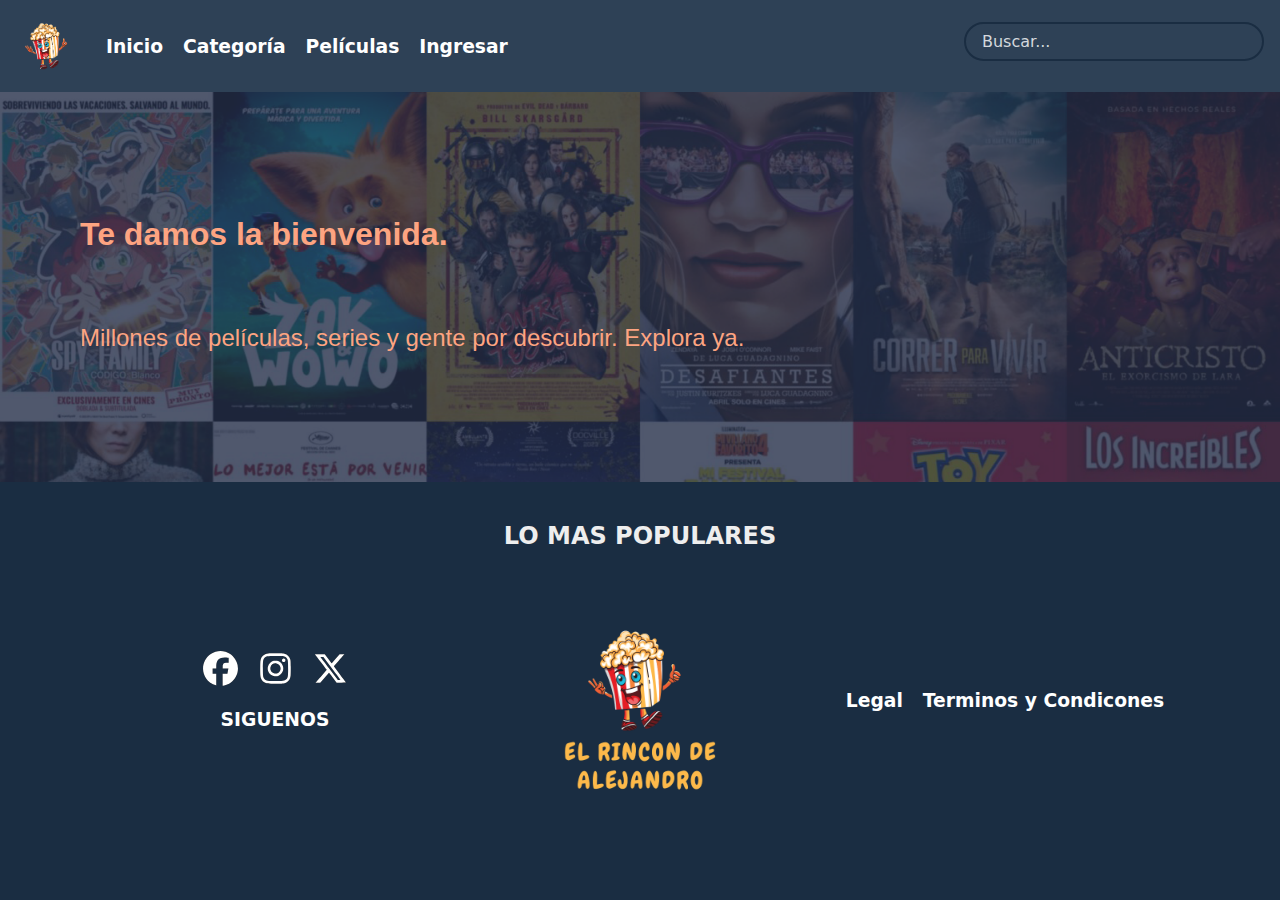
==== commit 5093c3c5: "avance titulo" ====
--- a/index.html
+++ b/index.html
@@ -48,6 +48,9 @@
             </div>
         </div>
     </section>
+    <div class="container_subtitulo">
+        <h2 class="subtitulo">LO MAS POPULARES</h2>
+    </div>
     <main id="main">
 
     </main>
--- a/src/styles/style.css
+++ b/src/styles/style.css
@@ -212,10 +212,16 @@
     line-height: 40px;
 }
 
+.container_subtitulo {
+    width: 100%;
+    text-align: center;
+    padding: 20px 0 20px 0;
+}
+
 .subtitulo {
-    font-family: "Chewy", sans-serif;
+    font-family: system-ui, -apple-system, BlinkMacSystemFont, 'Segoe UI', Roboto, Oxygen, Ubuntu, Cantarell, 'Open Sans', 'Helvetica Neue', sans-serif;
     font-weight: bold;
-    color: #fda481;
+    color: var(--septimo-color);
     margin-top: 20px;
     margin-bottom: 20px;
 }
@@ -240,18 +246,60 @@
     justify-content: center;
 }
 
-.pelicula {
+
+
+.peli_individual {
+    position: relative; 
+    display: inline-block;
+    margin: 10px 20px 10px 20px;
     width: 300px;
-    margin: 16px;
-    border-radius: 3px;
-    box-shadow: 0.2px 4px 5px rgba(0,0,0, 0,1);
-    background-color: var(--segundo-color);
+    box-shadow: 0 8px 32px 0 rgba(0, 0, 0, 0.66);
+    border-radius: 15px;
+}
+
+.peli_individual img {
+    width: 100%;
+    box-shadow: 0 8px 32px 0 rgba(0, 0, 0, 0.66);
+    border-radius: 15px;
+}
+
+.peli_container{
+    width: 100%;
+}
+
+.peli_enlace{
+    position: absolute;
+}
+
+.peli_detalle{
+    position: absolute; 
+    bottom: 380px;
+    width: 100%;
+    opacity: 0;
+}
+
+.peli_logo {
+    width: 300px;
+}
+
+.peli_logo:hover {
+    opacity: 10%;
+    transition: all 0.2s ease-in;
+}
+
+.titulo_peli {
+    width: 80%;
+    text-align: start;
     position: relative;
-    overflow: hidden;
-}
-
-.pelicula img{
-    width: 100%;
+    color: white;
+    font-size: 16px;
+    font-family: 'Franklin Gothic Medium', 'Arial Narrow', Arial, sans-serif;
+}
+
+.peli_individual:hover .peli_detalle {
+    opacity: 1;
+    pointer-events: none;
+    transition: opacity 0.2s ease-in;
 }
 
 .peli_info{
@@ -287,11 +335,11 @@
 }
 
 .descripcion{
+    color: #fff;
     position: absolute;
     left: 0;
     right: 0;
     bottom: 0;
-    background-color: var(--sexto-color);
     padding: 16px;
     max-height: 100%;
     transform: translateY(101%);
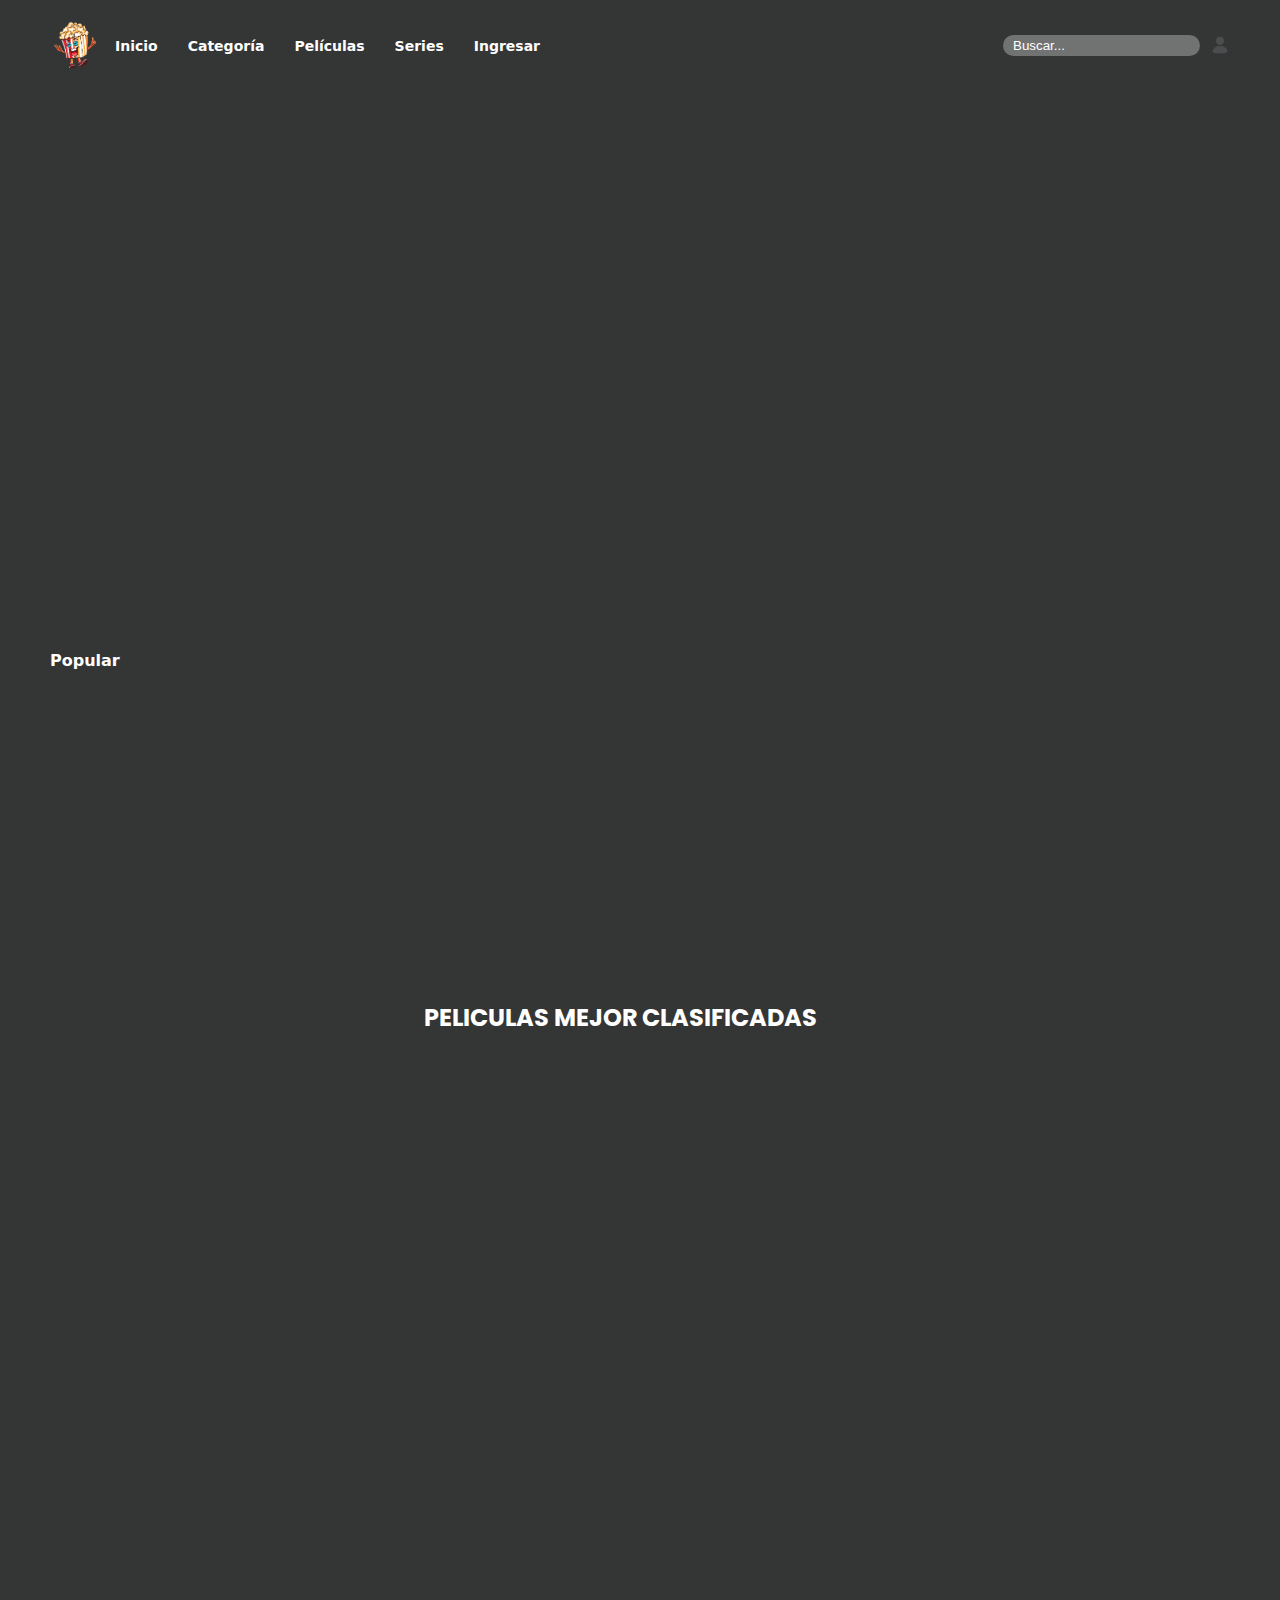
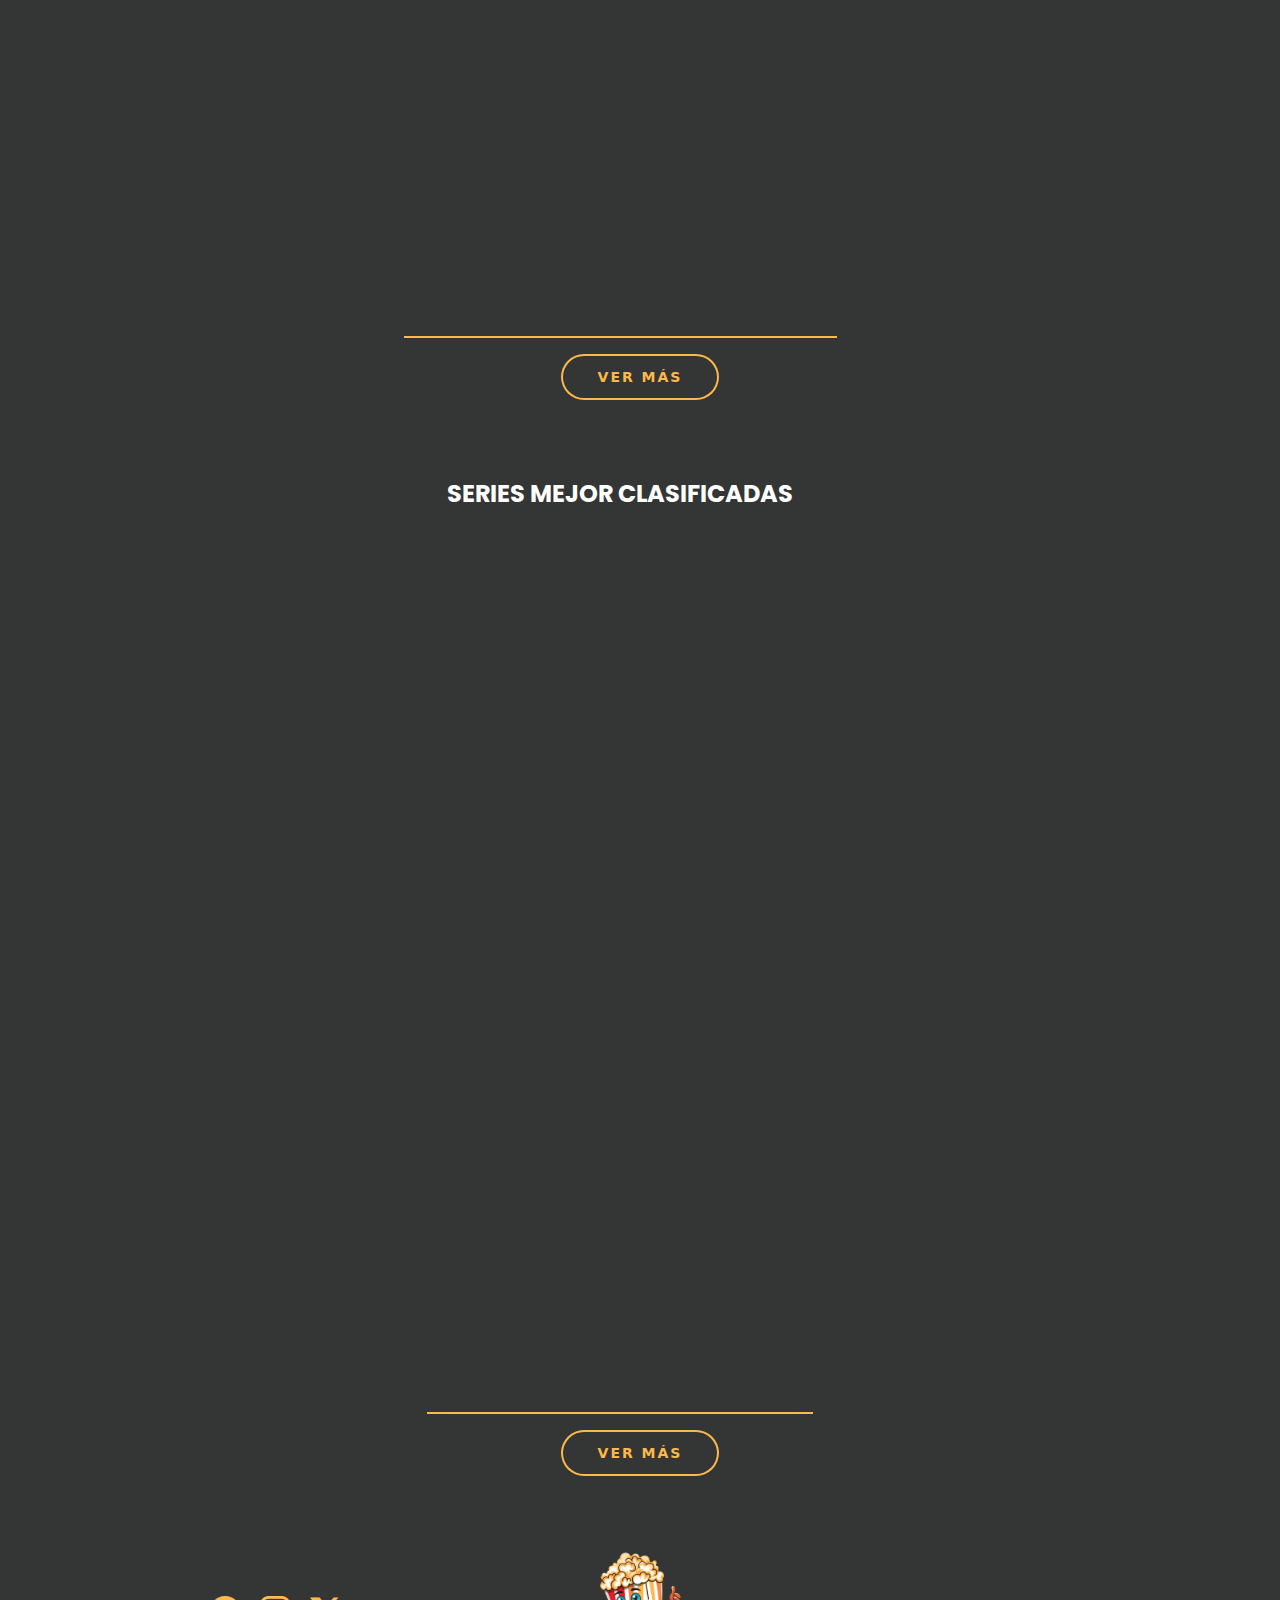
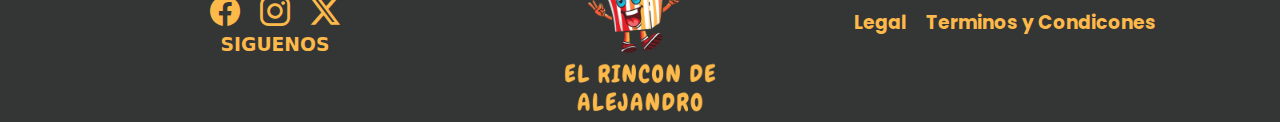
==== commit a7c61cb1: "index" ====
--- a/index.html
+++ b/index.html
@@ -3,69 +3,97 @@
 <head>
     <meta charset="UTF-8">
     <meta name="viewport" content="width=device-width, initial-scale=1.0">
-    <link rel="stylesheet" href="./src/styles/style.css">
-    <title>El Rincón De Alejandro</title>
+    <link rel="stylesheet" href="./src/styles/index.css">
+    <link rel="stylesheet" href="https://cdn.jsdelivr.net/npm/bootstrap-icons@1.11.3/font/bootstrap-icons.min.css">
+    <title>El Rincón de Alejandro</title>
 </head>
 <body>
     <header>
-        <div class="header_container">
-            <div class="nav_container">
-                <div class="container_imagen">
-                    <img src="./src/img/logo-trans.png" alt="logo" class="logo">
-                </div>
-                <div class="container_enlaces">
-                    <a class="enlace" href="index.html">
-                        <h3 class="enlaces">Inicio</h3>
-                    </a>
-                    <a class="enlace" href="./src/Pages/login.html">
-                        <h3 class="enlaces">Categoría</h3>
-                    </a>
-                    <a class="enlace" href="./src/Pages/login.html">
-                        <h3 class="enlaces">Películas</h3>
-                    </a>
-                    <a class="enlace" href="./src/Pages/login.html">
-                        <h3 class="enlaces">Ingresar</h3>
-                    </a>
+        <nav>
+            <div class="logo_ul">
+                <img src="./src/img/logo-trans.png" alt="logo-img">
+                <ul>
+                    <li>
+                        <a href="#" id="inicio_btn">Inicio</a>
+                    </li>
+                    <li>
+                        <a href="#" id="categoria_btn">Categoría</a>
+                    </li>
+                    <li>
+                        <a href="#" id="movies_btn">Películas</a>
+                    </li>
+                    <li>
+                        <a href="#" id="series_btn">Series</a>
+                    </li>
+                    <li>
+                        <a href="#" class="ingr">Ingresar</a>
+                    </li>
+                </ul>
+            </div>
+            <div class="buscar_user">
+                <input type="text" placeholder="Buscar..." id="buscar_input" onkeyup="findMovies()";>
+                <img src="./src/img/user.png" alt="user-img">
+                <div class="buscar">
+                    
                 </div>
             </div>
-            <div class="buscar_container">
-                <form action="" id="form">
-                    <div class="buscar_elemento">
-                        <input type="text" placeholder="Buscar..." id="buscar" class="buscar" onkeyup="findMovies()";>
-                        <div class="buscar_lista" id="buscar_lista">
-                            
-                        </div>
-                    </div>    
-                </form>
-            </div>
-        </div>    
-    </header>
-    <section class="section_container">
-        <div class="section_banner">
-            <div class="section-bienvenida">
-                <h3 class="subtitulo2">Te damos la bienvenida.</h3>
-                <h4 class="subtitulo3">Millones de películas, series y gente por descubrir. Explora ya.</h4>
+        </nav>
+        <div class="content">
+            <div id="title_content"></div>
+            <p id="overview"></p>
+            <div class="details">
+                <h5 id="gen"></h5>
+                <h4 id="date"></h4>
+                <h3 id="rate"></h3>
             </div>
         </div>
-    </section>
-    <div class="container_subtitulo">
-        <h2 class="subtitulo">LO MAS POPULARES</h2>
-    </div>
-    <main id="main">
+        <section>
+            <h4>Popular</h4>
+            <i class="bi bi-chevron-left"></i>
+            <i class="bi bi-chevron-right"></i>
+            <div id="idcards" class="cards">
+                            
+            </div>
+        </section>
+    </header>
+    <main>
+        <div class="container_movie">
+            <h2 class="subtitulo">PELICULAS MEJOR CLASIFICADAS</h2>
+        </div>
+        <div id="main_peliculas">
 
+        </div>
+        <div class="btn-section">
+            <a href="#" class="btn-expandir" id="btnExpandirPeliculas">Ver más</a>
+        </div>
+        <div class="btn-section">
+            <a href="#" class="btn-reducir" id="btnReducirPeliculas">Ver menos</a>
+        </div>
+        <div class="container_movie">
+            <h2 class="subtitulo">SERIES MEJOR CLASIFICADAS</h2>
+        </div>
+        <div id="main_series">
+
+        </div>
+        <div class="btn-section">
+            <a href="#" class="btn-expandir" id="btnExpandirSeries">Ver más</a>
+        </div>
+        <div class="btn-section">
+            <a href="#" class="btn-reducir" id="btnReducirSeries">Ver menos</a>
+        </div>
     </main>
     <footer>
         <div class="container_footer">
             <div class="container-redes">
                 <div class="enlaces_redes">
-                    <a class="redes" href="./src/Pages/pelicula.html">
-                        <img src="./src/img/facebook-brands-solid.svg" alt="img_facebook">
+                    <a class="redes" href="#">
+                        <i class="bi bi-facebook"></i>
                     </a>
-                    <a class="redes" href="./src/Pages/pelicula.html">
-                        <img src="./src/img/instagram-brands-solid.svg" alt="img_instagram">
+                    <a class="redes" href="#">
+                        <i class="bi bi-instagram"></i>
                     </a>
-                    <a class="redes" href="./src/Pages/pelicula.html">
-                        <img src="./src/img/x-twitter-brands-solid.svg" alt="img_twitter">
+                    <a class="redes" href="#">
+                        <i class="bi bi-twitter-x"></i>
                     </a>
                 </div>
                 <div>
@@ -85,5 +113,9 @@
         </div>
     </footer>
 </body>
-<script src="./src/js/api.js"></script>
+<script type="module" src="./src/js/app.js"></script>
+<script type="module" src="./src/js/appindex.js"></script>
+<script src="./src/js/buscador.js"></script>
+<script type="module" src="./src/js/header.js"></script>
+<script src="./src/js/cuerpo.js"></script>
 </html>--- a/src/styles/index.css
+++ b/src/styles/index.css
@@ -0,0 +1,945 @@
+@import url('https://fonts.googleapis.com/css2?family=Poppins:ital,wght@0,100;0,200;0,300;0,400;0,500;0,600;0,700;0,800;0,900;1,100;1,200;1,300;1,400;1,500;1,600;1,700;1,800;1,900&display=swap');
+
+*{
+    padding: 0;
+    margin: 0;
+    box-sizing: border-box;
+}
+
+body{
+    width: 100%;
+    height: 100vh;
+    background: #343535;
+    font-family: system-ui, -apple-system, BlinkMacSystemFont, 'Segoe UI', Roboto, Oxygen, Ubuntu, Cantarell, 'Open Sans', 'Helvetica Neue', sans-serif;
+}
+
+header{
+    position: relative;
+    width: 100%;
+    height: 100%;
+    /*border: 1px solid #fff;*/
+    overflow: hidden;
+    /*box-shadow: 0px 10px 25px -8px #000;*/
+}
+
+#header_individual{
+    position: relative;
+    width: 100%;
+    height: 100%;
+    /*border: 1px solid #fff;*/
+    overflow: hidden;
+    /*box-shadow: 0px 10px 25px -8px #000;*/
+}
+
+header::before{
+    content: '';
+    position: absolute;
+    width: 100%;
+    height: 100%;
+    background: none;
+    mask-image: linear-gradient(black 80%, transparent);
+    opacity: 90%;
+    z-index: -1;
+}
+
+header::after{
+    content: '';
+    position: absolute;
+    width: 100%;
+    height: 100%;
+    /*background: linear-gradient(180deg, transparent, #000000);*/
+    z-index: -1;
+}
+
+header nav {
+    width: 100%;
+    height: 10%;
+    /*border: 1px solid #fff;*/
+    display: flex;
+    align-items: center;
+    justify-content: space-between;
+    padding: 0px 50px;
+}
+
+header .logo_ul{
+    display: flex;
+    align-items: center;
+    justify-content: center;
+}
+
+header .logo_ul img{
+    width: 50px;
+}
+
+header nav .logo_ul ul{
+    display: flex;
+    align-items: center;
+    justify-content: center;
+    list-style: none;
+}
+
+header nav .logo_ul ul li{
+    padding: 3px 15px;
+}
+
+header nav .logo_ul ul li a{
+    text-decoration: none;
+    color: #fff;
+    font-size: 14px;
+    font-weight: bold;
+    transition: 0.3s linear;
+}
+
+header nav .logo_ul ul li a:hover{
+    color: #ccc;
+}
+
+header nav .buscar_user{
+    position: relative;
+    display: flex;
+    align-items: center;
+    justify-content: center;
+}
+
+header nav .buscar_user input{
+    padding: 3px 10px;
+    border-radius: 20px;
+    border: none;
+    outline: none;
+    background: rgb(255, 255, 255, .3);
+    color: #fff;
+    margin-right: 10px;
+}
+
+header nav .buscar_user input::placeholder{
+    color: #fff;
+}
+
+header nav .buscar_user img{
+    width: 20px;
+    height: 20px;
+    border-radius: 50%;
+}
+
+header nav .buscar_user .buscar{
+    position: absolute;
+    width: 320px;
+    height: 270px;
+    /*border: 1px solid #fff;*/
+    right: 0;
+    top: 40px;
+    z-index: 99999;
+    overflow-y: auto;
+    overflow-x: hidden;
+}
+
+header nav .buscar_user .buscar.ocultar_buscar{
+    display: none;
+}
+
+header nav .buscar_user .buscar::-webkit-scrollbar{
+    width: 5px;
+    background: rgb(255, 255, 255, .3);
+    border-radius: 5px;
+    visibility: hidden;
+}
+
+header nav .buscar_user .buscar::-webkit-scrollbar-thumb{
+    width: 5px;
+    background: rgb(255, 255, 255, .4);
+    border-radius: 5px;
+    visibility: hidden;
+}
+
+header nav .buscar_user .buscar:hover::-webkit-scrollbar{
+    visibility: visible;
+}
+
+header nav .buscar_user .buscar:hover::-webkit-scrollbar-thumb{
+    visibility: visible;
+}
+
+header nav .buscar_user .buscar .card{
+    position: relative;
+    width: 100%;
+    height: 25%;
+    display: flex;
+    align-items: center;
+    margin-bottom: 5px;
+    padding: 3px 0px;
+    text-decoration: none;
+    /*display: none;*/
+}
+
+header nav .buscar_user .buscar .card::before{
+    content: '';
+    position: absolute;
+    width: 100%;
+    height: 100%;
+    background: #66656520;
+    backdrop-filter: blur(5px);
+    border-radius: 5px;
+    z-index: -1;
+}
+
+header nav .buscar_user .buscar .card img{
+    width: 40px;
+    height: 90%;
+    border-radius: 2px;
+    margin-left: 8px;
+}
+
+header nav .buscar_user .buscar .card .cont{
+    margin-left: 10px;
+    color: #fff;
+}
+
+header nav .buscar_user .buscar .card .cont h4{
+    font-size: 15px;
+    line-height: 25px;
+    overflow: hidden;
+    text-overflow: ellipsis;
+    white-space: nowrap;
+    width: 250px;
+}
+
+header nav .buscar_user .buscar .card .cont p{
+    font-size: 10px;
+    color: rgb(255, 255, 255, .8);
+}
+
+header nav .buscar_user .buscar .card .cont span{
+    background: linear-gradient(#0d253f, #01b4e4, #90cea1);
+    color: #000;
+    padding: 0px 3px;
+    margin: 0px 5px 0px 10px;
+    font-weight: 500;
+}
+
+header .content {
+    position: relative;
+    color: #fff;
+    margin-top: 50px;
+    padding-left: 50px;
+}
+
+header .content h1{
+    font-size: 50px;
+}
+
+header .content .poster_logo{
+    width: 250px;
+    margin: 10px;
+}
+
+header .content p{
+    font-size: 13px;
+    width: 360px;
+    word-break: keep-all;
+}
+
+header .content .details{
+    display: flex;
+    align-items: center;
+    margin-top: 10px;
+}
+
+header .content .details h6{
+    color: rgb(255, 255, 255, .8);
+    font-size: 12px;
+    margin-right: 10px;
+}
+
+header .content .details h5{
+    color: rgb(142, 230, 40);
+    font-size: 12px;
+    margin-right: 10px;
+}
+
+header .content .details h4{
+    color: #fff;
+    font-size: 12px;
+    margin-right: 10px;
+}
+
+header .content .details h3{
+    color: #fff;
+    display: flex;
+    align-items: center;
+    font-size: 12px;
+}
+
+header .content .details h3 span{
+    background: linear-gradient(#0d253f, #01b4e4, #90cea1);
+    color: #000;
+    padding: 0px 3px;
+    margin: 0px 5px 0px 5px;
+    font-weight: 500;
+}
+
+header .content .details h3 i{
+    margin-right: 5px;
+}
+
+header .content .btns{
+    margin-top: 20px;
+    display: flex;
+    align-items: center;
+}
+
+header .content .btns a{
+    padding: 8px 12px;
+    font-size: 15px;
+    font-weight: 600;
+    background: linear-gradient(90deg, #00bdff, #0079ff);
+    border-radius: 5px;
+    color: #fff;
+    margin-left: 10px;
+    text-decoration: none;
+    animation: button 1s ease-in infinite;
+}
+
+@keyframes button{
+    0%{
+        background: linear-gradient(0deg, #00bdff, #0079ff);
+    }
+    12%{
+        background: linear-gradient(45deg, #00bdff, #0079ff);
+    }
+    24%{
+        background: linear-gradient(95deg, #00bdff, #0079ff);
+    }
+    36%{
+        background: linear-gradient(145deg, #00bdff, #0079ff);
+    }
+    48%{
+        background: linear-gradient(195deg, #00bdff, #0079ff);
+    }
+    60%{
+        background: linear-gradient(245deg, #00bdff, #0079ff);
+    }
+    72%{
+        background: linear-gradient(295deg, #00bdff, #0079ff);
+    }
+    100%{
+        background: linear-gradient(360deg, #00bdff, #0079ff);
+    }
+}
+
+header section{
+    position: absolute;
+    width: 100%;
+    height: auto;
+    padding: 0px 50px;
+    bottom: 20px;
+    color: #fff;
+}
+
+section{
+    width: 100%;
+    height: auto;
+    padding: 0px 50px;
+    color: #fff;
+}
+
+section .cards{
+    position: relative;
+    width: 100%;
+    height: 200px;
+    /*border: 1px solid #fff;*/
+    margin-top: 10px;
+    display: flex;
+    align-items: center;
+    overflow-x: auto;
+    scroll-behavior: smooth;
+}
+
+section .cards::-webkit-scrollbar{
+    display: none;
+}
+
+section .cards .card{
+    position: relative;
+    min-width: 130px;
+    height: 180px;
+    /*border: 1px solid #fff;*/
+    border-radius: 8px;
+    margin-right: 10px;
+    background: #000;
+    transition: 0.3s linear;
+}
+
+section .cards .card .poster{
+    width: 100%;
+    height: 100%;
+    border-radius: 8px;
+    position: relative;
+}
+
+header section .cards .card:hover {
+    min-width: 300px;
+    overflow: hidden;
+}
+
+section .cards .card .rest_card{
+    position: absolute;
+    width: 100%;
+    height: 100%;
+    border-radius: 8px;
+    left: 0;
+    top: 0;
+    z-index: 999999;
+    opacity: 0;
+    transition: 1s linear;
+}
+
+section .cards .card .rest_card img{
+    position: relative;
+    width: 100%;
+    height: 100%;
+    border-radius: 8px;
+    z-index: -1;
+}
+
+section .cards .card .rest_card::after{
+    content: '';
+    position: absolute;
+    width: 100%;
+    height: 100%;
+    background: linear-gradient(180deg, transparent, #000);
+    left: 0;
+    bottom: 0;
+    z-index: -1;
+}
+
+section .cards .card .rest_card .cont{
+    position: absolute;
+    width: 100%;
+    bottom: 10px;
+    left: 0;
+    color: #fff;
+    padding: 0px 20px;
+}
+
+section .cards .card .rest_card .cont .sub{
+    display: flex;
+    align-items: center;
+    justify-content: space-between;
+}
+
+section .cards .card .rest_card .cont .sub p{
+    font-size: 10px;
+    font-weight: 400;
+    color: rgb(255, 255, 255, .7);
+}
+
+section .cards .card .rest_card .cont .sub h3{
+    color: #fff;
+    font-size: 12px;
+    display: flex;
+    align-items: center;
+}
+
+section .cards .card .rest_card .cont .sub h3 span{
+    background: linear-gradient(#0d253f, #01b4e4, #90cea1);
+    color: #000;
+    padding: 0px 3px;
+    margin: 0px 5px 0px 5px;
+    font-weight: 500;
+    border-radius: 2px;
+}
+
+section .cards .card .rest_card .cont .sub h3 i{
+    margin-right: 3px;
+}
+
+section .cards .card:hover .rest_card{
+    opacity: 1;
+}
+
+section .bi-chevron-left, .bi-chevron-right{
+    position: absolute;
+    top: 50%;
+    left: 3%;
+    width: 25px;
+    height: 25px;
+    background: rgb(255, 255, 255, .3);
+    color: #fff;
+    display: flex;
+    align-items: center;
+    justify-content: center;
+    border-radius: 50%;
+    font-size: 12px;
+    cursor: pointer;
+    transition: 0.3s linear;
+    z-index: 999999999;
+    opacity: 0;
+}
+
+section .bi-chevron-right{
+    left: unset;
+    right: 3%;
+}
+
+section:hover .bi-chevron-right{
+    opacity: 1;
+}
+
+section:hover .bi-chevron-left{
+    opacity: 1;
+}
+
+@media screen and (max-width: 1250px){
+    header video{
+        position: absolute;
+        width: 160%;
+        height: 180%;
+        top: -40%;
+    }
+}
+
+@media screen and (max-width: 728px){
+    header{
+        width: 100%;
+        height: 100%;
+    }
+
+    header nav{
+        padding: 0px 10px;
+        height: 15%;
+        display: flex;
+        justify-content: center;
+    }
+
+    header nav .logo_ul img{
+        display: none;
+    }
+
+    header nav .logo_ul ul{
+        position: absolute;
+        top: 0px;
+        left: 10px;
+    }
+
+    header nav .logo_ul ul li{
+        padding: 3px 5px;
+    }
+
+    header nav .logo_ul ul li a{
+        font-size: 10px;
+    }
+
+    header .content{
+        padding-left: 10px;
+    }
+
+    header section{
+        padding: 0px 10px
+    }
+}
+
+main{
+    display: flex;
+    flex-wrap: wrap;
+    justify-content: center;
+    margin-top: 20px;
+    padding: 20px;
+}
+
+.container_movie{
+    display: flex;
+    justify-content: center;
+    flex-wrap: wrap;
+    margin-top: 20px;
+    padding: 20px;
+    border-bottom: 2px solid #fdb94a;
+}
+
+.subtitulo {
+    font-family: 'Poppins', sans-serif;
+    font-weight: bold;
+    color: #fff;;
+    margin-top: 20px;
+}
+
+#main_peliculas{
+    display: flex;
+    flex-wrap: wrap;
+    justify-content: center;
+    margin-top: 20px;
+    padding: 20px;
+    height: 978px;
+    overflow: hidden;
+    mask-image: linear-gradient(black 99%, transparent);
+}
+
+main .peli_individual{
+    position: relative; 
+    display: inline-block;
+    margin: 10px 20px 10px 20px;
+    width: 300px;
+    box-shadow: 0 8px 32px 0 rgba(0, 0, 0, 0.66);
+    border-radius: 15px;
+}
+
+main .peli_individual img{
+    width: 100%;
+    box-shadow: 0 8px 32px 0 rgba(0, 0, 0, 0.66);
+    border-radius: 15px;
+}
+
+main .peli_individual .peli_container{
+    width: 100%;
+    height: 100%;
+}
+
+main .peli_individual .peli_container .peli_enlace .peli_logo{
+    height: 100%;
+}
+
+main .peli_individual .peli_container .peli_enlace .peli_logo:hover{
+    opacity: 10%;
+    transition: all 0.2s ease-in;
+}
+
+main .peli_individual .peli_container .peli_detalle{
+    position: absolute; 
+    bottom: 0;
+    width: 100%;
+    height: 100%;
+    opacity: 0;
+}
+
+main .peli_individual:hover .peli_container .peli_detalle{
+    opacity: 1;
+    pointer-events: none;
+    transition: opacity 0.2s ease-in;
+}
+
+main .peli_individual .peli_container .peli_detalle .peli_info{
+    color: var(--septimo-color);
+    height: 25%;
+    display: flex;
+    align-items: center;
+    justify-content: space-between;
+    padding: 8px 16px 16px;
+    letter-spacing: 0.5px;
+}
+
+main .peli_individual .peli_container .peli_detalle .peli_info .titulo_peli{
+    font-size: 15px;
+    line-height: 25px;
+    overflow: hidden;
+    text-overflow: ellipsis;
+    white-space: nowrap;
+    width: 250px;
+    color: #fff;
+}
+main .peli_individual .peli_container .peli_detalle .peli_info h4{
+    font-size: 15px;
+    line-height: 25px;
+    overflow: hidden;
+    text-overflow: ellipsis;
+    white-space: nowrap;
+    width: 250px;
+}
+
+main .peli_individual .peli_container .peli_detalle .peli_info span{
+    background: linear-gradient(#0d253f, #01b4e4, #90cea1);
+    color: #000;
+    padding: 0px 3px;
+    margin: 0px 5px 0px 10px;
+    font-weight: 500;
+}
+
+main .peli_individual .peli_container .peli_detalle .peli_info p{
+    font-size: 14px;
+    display: flex;
+}
+
+main .peli_individual .peli_container .peli_detalle .peli_info p.green{
+    color: lightgreen;
+}
+
+main .peli_individual .peli_container .peli_detalle .peli_info p.orange{
+    color: orange;
+}
+
+main .peli_individual .peli_container .peli_detalle .peli_info p.red{
+    color: red;
+}
+
+main .peli_individual .peli_container .peli_detalle .descripcion{
+    color: #fff;
+    position: absolute;
+    height: 75%;
+    left: 0;
+    right: 0;
+    bottom: 0;
+    padding: 0 16px 0 16px;
+    max-height: 100%;
+    transition: transform 0.3s ease-in;
+    overflow-y: auto;
+}
+
+main .peli_individual .peli_container .peli_detalle .descripcion p{
+    font-size: 14px;
+    color: rgb(255, 255, 255, .8);
+}
+
+.btn-section{
+    display: flex;
+    justify-content: center;
+    width: 100%;
+}
+
+.btn-section .btn-expandir{  
+    display: inline-block;
+    outline: none;
+    cursor: pointer;
+    font-size: 14px;
+    line-height: 1;
+    border-radius: 500px;
+    transition-property: background-color,border-color,color,box-shadow,filter;
+    transition-duration: .3s;
+    border: 1px solid transparent;
+    letter-spacing: 2px;
+    min-width: 160px;
+    text-transform: uppercase;
+    white-space: normal;
+    font-weight: 700;
+    text-align: center;
+    padding: 16px 14px 18px;
+    color: #fdb94a;
+    box-shadow: inset 0 0 0 2px #fdb94a;
+    background-color: transparent;
+    height: 48px;
+    margin: 15px 0px;
+    text-decoration: none;
+}
+
+.btn-section .btn-expandir:hover{
+    color: #fff;
+    background-color: #fdb94a;
+}
+
+.btn-section .btn-reducir{
+    display: none;
+    outline: none;
+    cursor: pointer;
+    font-size: 14px;
+    line-height: 1;
+    border-radius: 500px;
+    transition-property: background-color,border-color,color,box-shadow,filter;
+    transition-duration: .3s;
+    border: 1px solid transparent;
+    letter-spacing: 2px;
+    min-width: 160px;
+    text-transform: uppercase;
+    white-space: normal;
+    font-weight: 700;
+    text-align: center;
+    padding: 16px 14px 18px;
+    color: #fdb94a;
+    box-shadow: inset 0 0 0 2px #fdb94a;
+    background-color: transparent;
+    height: 48px;
+    margin: 15px 0px;
+    text-decoration: none;
+}
+
+.btn-section .btn-reducir:hover{
+    color: #fff;
+    background-color: #fdb94a;
+}
+
+#main_series{
+    display: flex;
+    flex-wrap: wrap;
+    justify-content: center;
+    margin-top: 20px;
+    padding: 20px;
+    height: 978px;
+    overflow: hidden;
+    mask-image: linear-gradient(black 99%, transparent);
+}
+
+main .serie_individual{
+    position: relative; 
+    display: inline-block;
+    margin: 10px 20px 10px 20px;
+    width: 300px;
+    box-shadow: 0 8px 32px 0 rgba(0, 0, 0, 0.66);
+    border-radius: 15px;
+}
+
+main .serie_individual img{
+    width: 100%;
+    box-shadow: 0 8px 32px 0 rgba(0, 0, 0, 0.66);
+    border-radius: 15px;
+}
+
+main .serie_individual .serie_container{
+    width: 100%;
+    height: 100%;
+}
+
+main .serie_individual .serie_container .serie_enlace .serie_logo{
+    height: 100%;
+}
+
+main .serie_individual .serie_container .serie_enlace .serie_logo:hover{
+    opacity: 10%;
+    transition: all 0.2s ease-in;
+}
+
+main .serie_individual .serie_container .serie_detalle{
+    position: absolute; 
+    bottom: 0;
+    width: 100%;
+    height: 100%;
+    opacity: 0;
+}
+
+main .serie_individual:hover .serie_container .serie_detalle{
+    opacity: 1;
+    pointer-events: none;
+    transition: opacity 0.2s ease-in;
+}
+
+main .serie_individual .serie_container .serie_detalle .serie_info{
+    color: var(--septimo-color);
+    height: 25%;
+    display: flex;
+    align-items: center;
+    justify-content: space-between;
+    padding: 8px 16px 16px;
+    letter-spacing: 0.5px;
+}
+
+main .serie_individual .serie_container .serie_detalle .serie_info .titulo_serie{
+    font-size: 15px;
+    line-height: 25px;
+    overflow: hidden;
+    text-overflow: ellipsis;
+    white-space: nowrap;
+    width: 250px;
+    color: #fff;
+}
+main .serie_individual .serie_container .serie_detalle .serie_info h4{
+    font-size: 15px;
+    line-height: 25px;
+    overflow: hidden;
+    text-overflow: ellipsis;
+    white-space: nowrap;
+    width: 250px;
+}
+
+main .serie_individual .serie_container .serie_detalle .serie_info span{
+    background: linear-gradient(#0d253f, #01b4e4, #90cea1);
+    color: #000;
+    padding: 0px 3px;
+    margin: 0px 5px 0px 10px;
+    font-weight: 500;
+}
+
+main .serie_individual .serie_container .serie_detalle .serie_info p{
+    font-size: 14px;
+    display: flex;
+}
+
+main .serie_individual .serie_container .serie_detalle .serie_info p.green{
+    color: lightgreen;
+}
+
+main .serie_individual .serie_container .serie_detalle .serie_info p.orange{
+    color: orange;
+}
+
+main .serie_individual .serie_container .serie_detalle .serie_info p.red{
+    color: red;
+}
+
+main .serie_individual .serie_container .serie_detalle .descripcion{
+    color: #fff;
+    position: absolute;
+    height: 75%;
+    left: 0;
+    right: 0;
+    bottom: 0;
+    padding: 0 16px 0 16px;
+    max-height: 100%;
+    transition: transform 0.3s ease-in;
+    overflow-y: auto;
+}
+
+main .serie_individual .serie_container .serie_detalle .descripcion p{
+    font-size: 14px;
+    color: rgb(255, 255, 255, .8);
+}
+
+footer .container_footer {
+    display: flex;
+    justify-content: space-between;
+    align-items: center;
+    margin: 10px;
+}
+
+footer .container_footer .container-redes{
+    display: flex;
+    flex-direction: column;
+    justify-content: center;
+    align-items: center;
+    width: 100%;
+}
+
+footer .container_footer .container-redes h3{
+    color: #fdb94a;
+}
+
+footer .container_footer .container-redes .enlaces_redes{
+    display: flex;
+    justify-content: center;
+    align-items: center;
+    gap: 20px;
+}
+
+footer .container_footer .container-redes .enlaces_redes .redes{
+    display: flex;
+    justify-content: center;
+    align-items: center;
+    gap: 20px;
+    font-family: 'Poppins', sans-serif;
+}
+
+footer .container_footer .container-redes .enlaces_redes .redes i{
+    width: 30px;
+    height: 35px;
+    font-size: 30px;
+    color: #fdb94a;
+    margin-bottom: 10px;
+}
+
+footer .container_footer .container_footer-iamgen {
+    display: flex;
+    justify-content: center;
+    align-items: center;
+}
+
+footer .container_footer .container_footer-iamgen .img_footer {
+    width: 200px;
+    height: 200px;
+}
+
+footer .container_footer .container_footer-contenido {
+    display: flex;
+    justify-content: center;
+    align-items: center;
+    gap: 20px;
+    width: 100%;
+}
+
+footer .container_footer .container_footer-contenido .enlaces{
+    color: #fdb94a;
+    font-family: 'Poppins', sans-serif;
+}